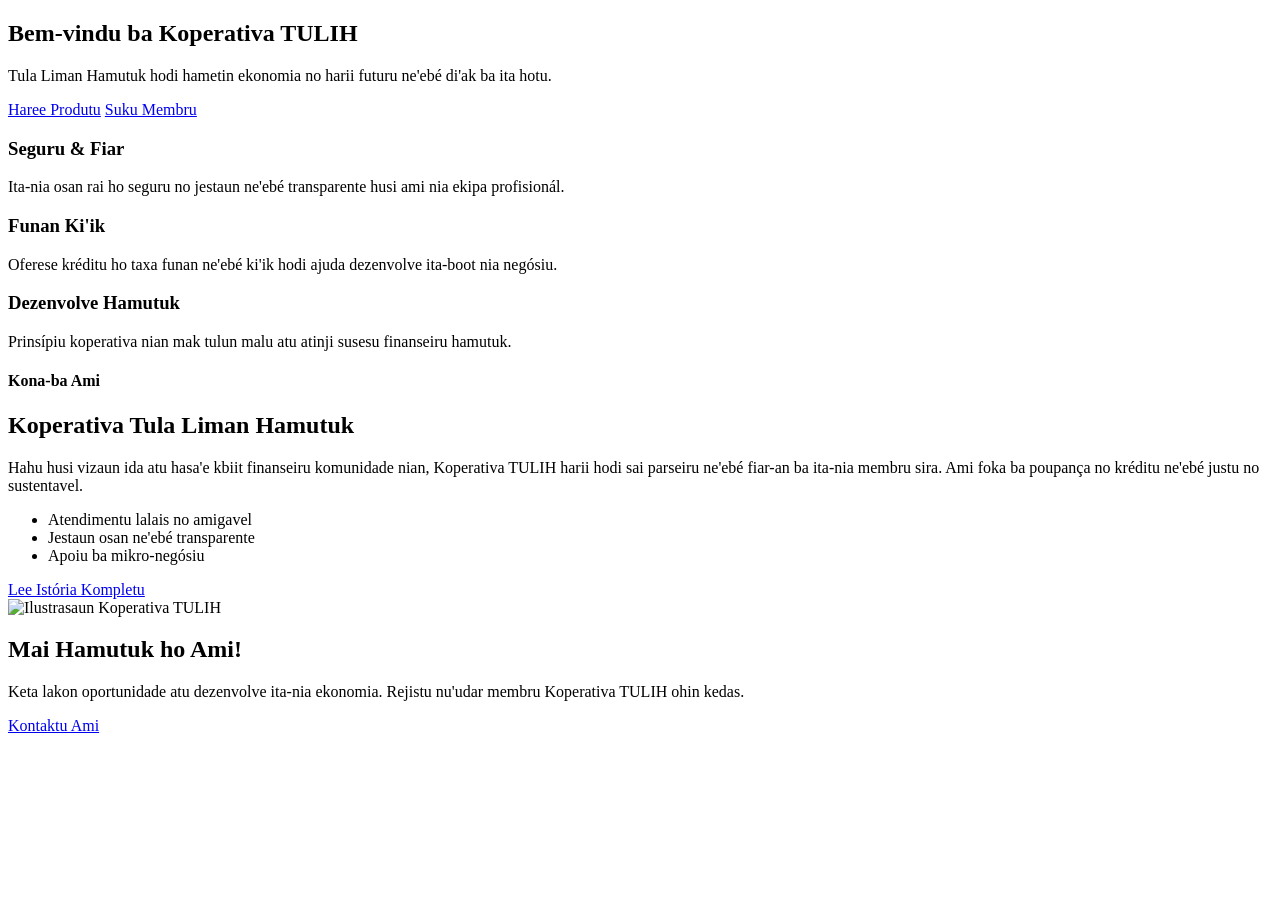
==== index.html @ 78cb3bf4 "upload file html" ====
<!DOCTYPE html>
<html lang="tet">
<head>
    <meta charset="UTF-8" />
    <meta name="viewport" content="width=device-width, initial-scale=1.0" />
    <title>Uma - Koperativa TULIH</title>

    <link rel="stylesheet" href="assets/fontawesome/css/all.min.css" />
    <link rel="stylesheet" href="assets/css/style.css" />
    <link rel="stylesheet" href="assets/css/index.css" />
   
</head>
<body>

    <!-- TEMPAT UNTUK HEADER/NAVBAR -->
    <div id="header-placeholder"></div>

    <!-- ===== KONTEN UTAMA BERANDA ===== -->
    <main class="home-page">
        
        <!-- HERO SECTION (Spanduk Utama Beranda) -->
        <section class="home-hero">
            <!-- Overlay gelap agar teks mudah dibaca jika menggunakan gambar latar belakang -->
            <div class="hero-overlay"></div> 
            <div class="hero-content container">
                <h1>Bem-vindu ba Koperativa <span class="text-gold">TULIH</span></h1>
                <p>Tula Liman Hamutuk hodi hametin ekonomia no harii futuru ne'ebé di'ak ba ita hotu.</p>
                <div class="hero-buttons">
                    <a href="at3nd3ment0.html" class="btn-primary">Haree Produtu</a>
                    <a href="k0nt2kt0.html" class="btn-outline">Suku Membru</a>
                </div>
            </div>
        </section>

        <!-- FITUR / KEUNGGULAN (Why Choose Us) -->
        <section class="home-features container">
            <div class="feature-card">
                <i class="fas fa-shield-alt"></i>
                <h3>Seguru & Fiar</h3>
                <p>Ita-nia osan rai ho seguru no jestaun ne'ebé transparente husi ami nia ekipa profisionál.</p>
            </div>
            <div class="feature-card">
                <i class="fas fa-percent"></i>
                <h3>Funan Ki'ik</h3>
                <p>Oferese kréditu ho taxa funan ne'ebé ki'ik hodi ajuda dezenvolve ita-boot nia negósiu.</p>
            </div>
            <div class="feature-card">
                <i class="fas fa-hands-helping"></i>
                <h3>Dezenvolve Hamutuk</h3>
                <p>Prinsípiu koperativa nian mak tulun malu atu atinji susesu finanseiru hamutuk.</p>
            </div>
        </section>

        <!-- CUPLIKAN TENTANG KAMI (About Snippet) -->
        <section class="home-about">
            <div class="container about-snippet-grid">
                <div class="about-snippet-text">
                    <h4 class="sub-title">Kona-ba Ami</h4>
                    <h2>Koperativa Tula Liman Hamutuk</h2>
                    <p>Hahu husi vizaun ida atu hasa'e kbiit finanseiru komunidade nian, Koperativa TULIH harii hodi sai parseiru ne'ebé fiar-an ba ita-nia membru sira. Ami foka ba poupança no kréditu ne'ebé justu no sustentavel.</p>
                    <ul class="about-points">
                        <li><i class="fas fa-check"></i> Atendimentu lalais no amigavel</li>
                        <li><i class="fas fa-check"></i> Jestaun osan ne'ebé transparente</li>
                        <li><i class="fas fa-check"></i> Apoiu ba mikro-negósiu</li>
                    </ul>
                    <a href="ab0ut.html" class="btn-primary mt-2">Lee Istória Kompletu</a>
                </div>
                <div class="about-snippet-image">
                    <!-- Ganti src dengan gambar tim/kantor TULIH yang sebenarnya -->
                    <img src="assets/img/log0.webp" alt="Ilustrasaun Koperativa TULIH" />
                </div>
            </div>
        </section>

        <!-- CALL TO ACTION (CTA) BAWAH -->
        <section class="home-cta">
            <div class="container cta-box">
                <h2>Mai Hamutuk ho Ami!</h2>
                <p>Keta lakon oportunidade atu dezenvolve ita-nia ekonomia. Rejistu nu'udar membru Koperativa TULIH ohin kedas.</p>
                <a href="k0nt2kt0.html" class="btn-primary">Kontaktu Ami</a>
            </div>
        </section>

    </main>

    <!-- TEMPAT UNTUK FOOTER -->
    <div id="footer-placeholder"></div>

    <!-- ===== JAVASCRIPT UTAMA ===== -->
    <script src="assets/js/script.js"></script>

</body>
</html>
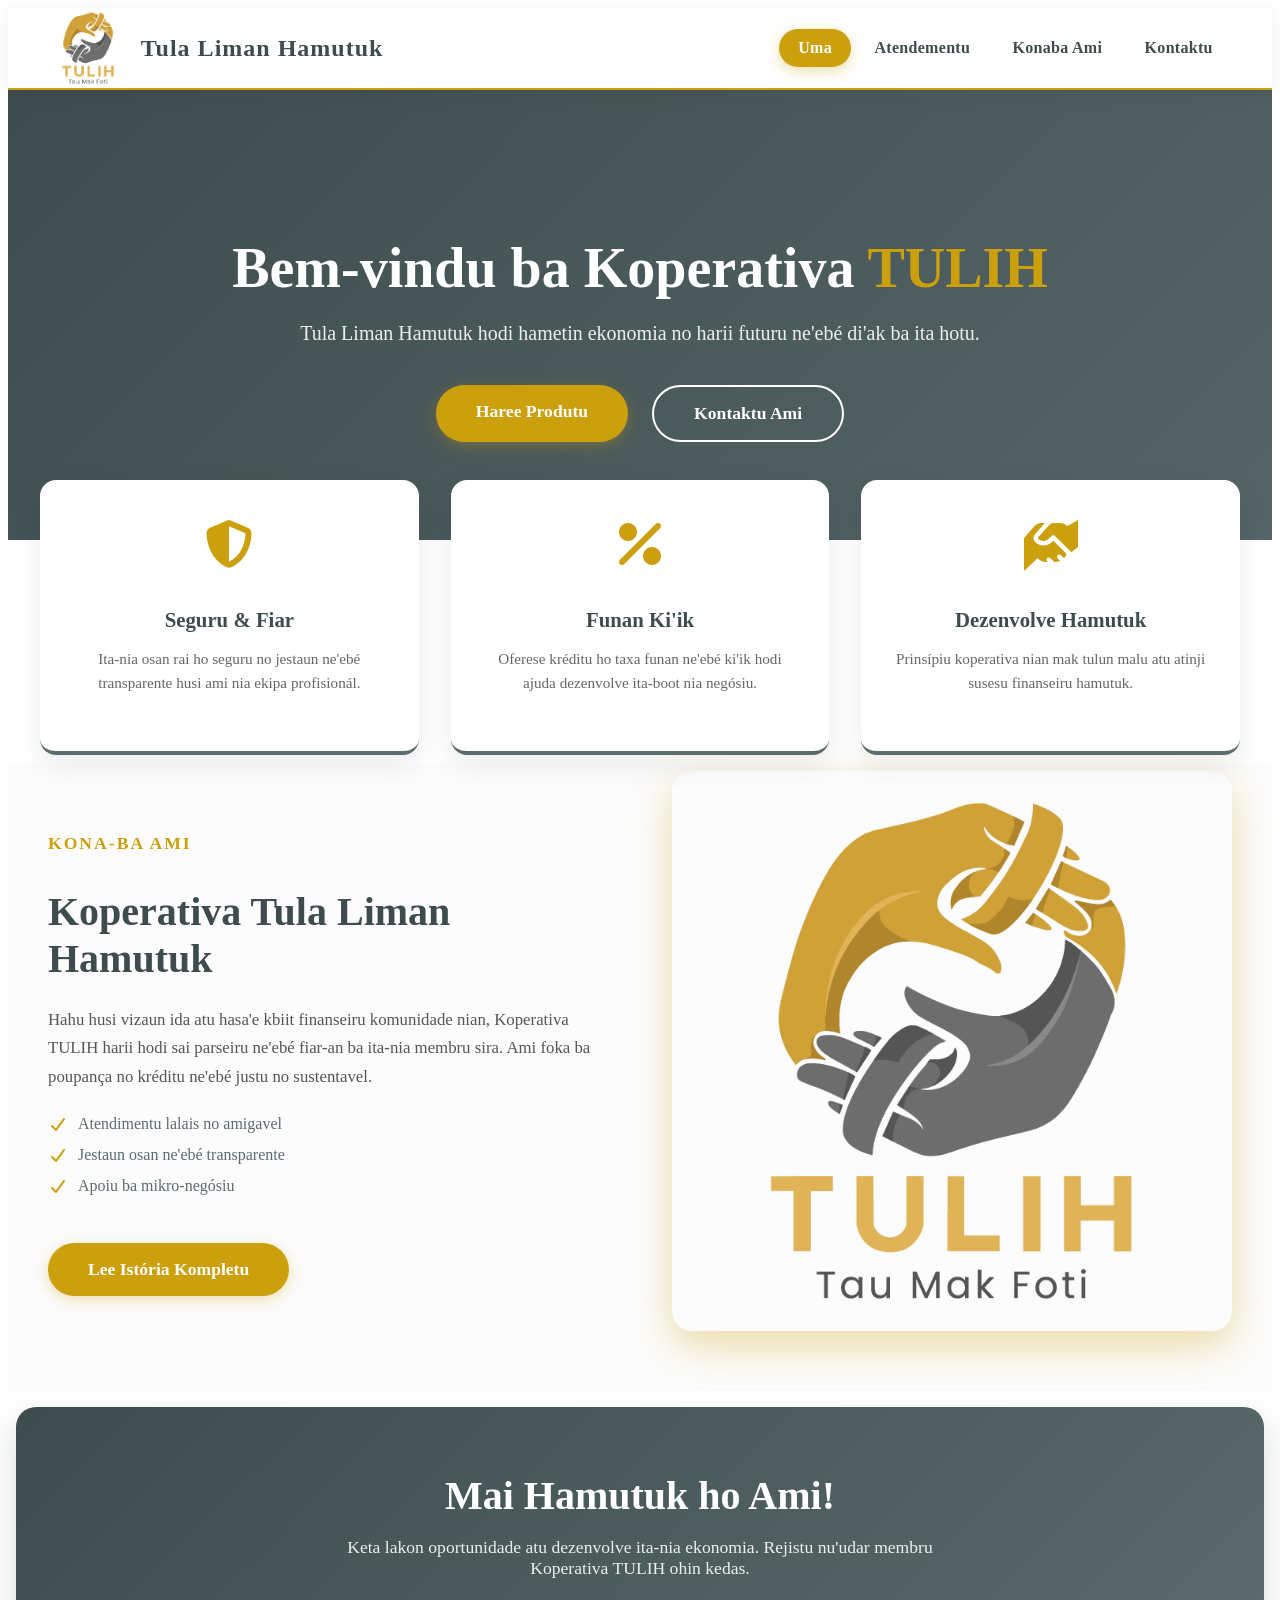
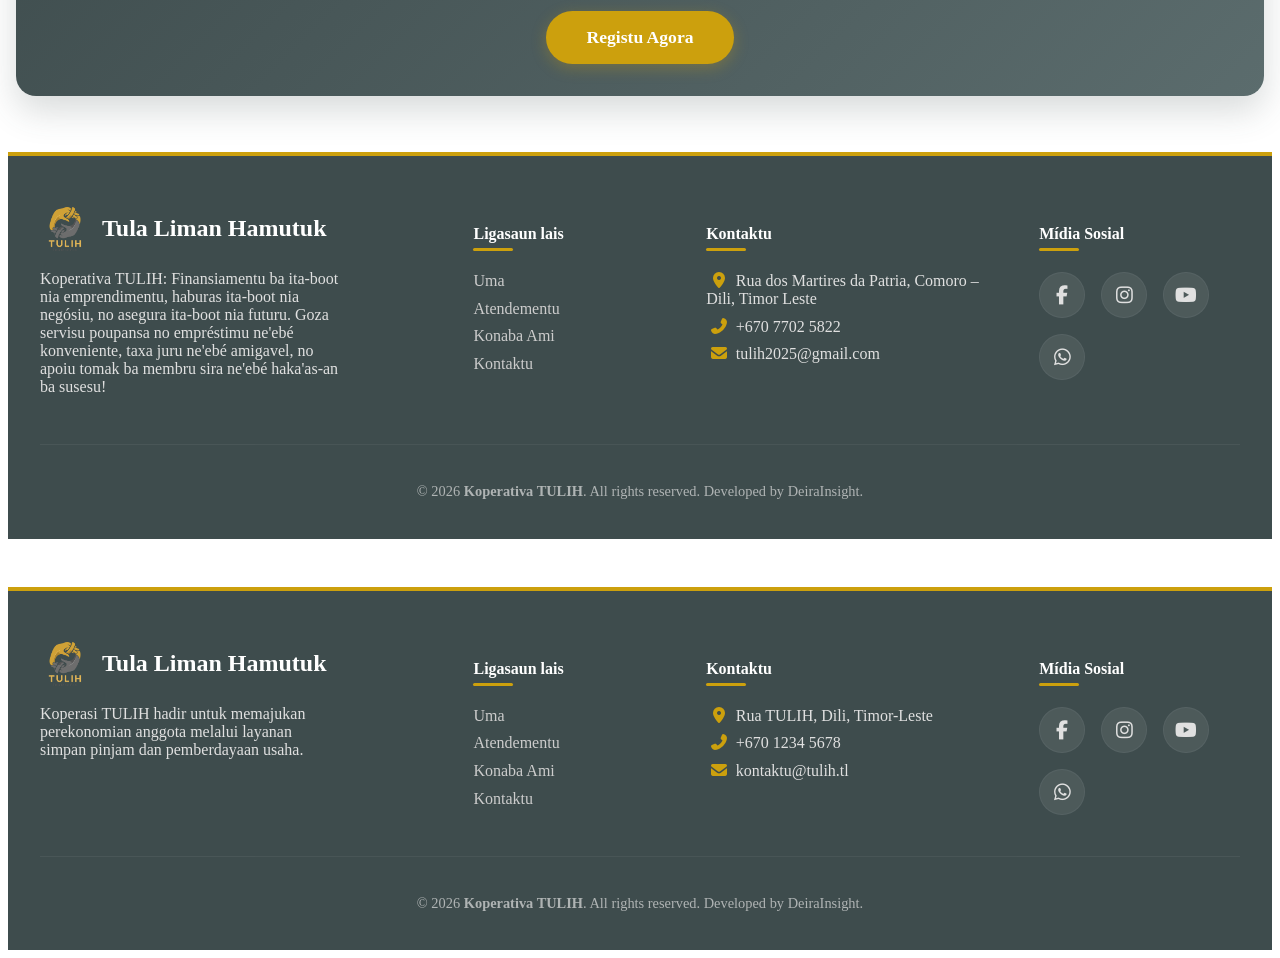
==== commit e417a6a3: "Update index.html" ====
--- a/index.html
+++ b/index.html
@@ -4,35 +4,29 @@
     <meta charset="UTF-8" />
     <meta name="viewport" content="width=device-width, initial-scale=1.0" />
     <title>Uma - Koperativa TULIH</title>
-
     <link rel="stylesheet" href="assets/fontawesome/css/all.min.css" />
     <link rel="stylesheet" href="assets/css/style.css" />
+    <link rel="stylesheet" href="assets/css/ab0ut.css" />
+    <link rel="stylesheet" href="assets/css/at3ndement0.css" />
     <link rel="stylesheet" href="assets/css/index.css" />
-   
+    <link rel="stylesheet" href="assets/css/k0nt2kt0.css" />
+    <link rel="stylesheet" href="assets/css/kr1t3r12.css" />
+    <link rel="stylesheet" href="assets/css/r3g18tras2un.css" />
 </head>
 <body>
-
-    <!-- TEMPAT UNTUK HEADER/NAVBAR -->
     <div id="header-placeholder"></div>
-
-    <!-- ===== KONTEN UTAMA BERANDA ===== -->
     <main class="home-page">
-        
-        <!-- HERO SECTION (Spanduk Utama Beranda) -->
         <section class="home-hero">
-            <!-- Overlay gelap agar teks mudah dibaca jika menggunakan gambar latar belakang -->
             <div class="hero-overlay"></div> 
             <div class="hero-content container">
                 <h1>Bem-vindu ba Koperativa <span class="text-gold">TULIH</span></h1>
                 <p>Tula Liman Hamutuk hodi hametin ekonomia no harii futuru ne'ebé di'ak ba ita hotu.</p>
                 <div class="hero-buttons">
                     <a href="at3nd3ment0.html" class="btn-primary">Haree Produtu</a>
-                    <a href="k0nt2kt0.html" class="btn-outline">Suku Membru</a>
+                    <a href="k0nt2kt0.html" class="btn-outline">Kontaktu Ami</a>
                 </div>
             </div>
         </section>
-
-        <!-- FITUR / KEUNGGULAN (Why Choose Us) -->
         <section class="home-features container">
             <div class="feature-card">
                 <i class="fas fa-shield-alt"></i>
@@ -50,8 +44,6 @@
                 <p>Prinsípiu koperativa nian mak tulun malu atu atinji susesu finanseiru hamutuk.</p>
             </div>
         </section>
-
-        <!-- CUPLIKAN TENTANG KAMI (About Snippet) -->
         <section class="home-about">
             <div class="container about-snippet-grid">
                 <div class="about-snippet-text">
@@ -71,23 +63,15 @@
                 </div>
             </div>
         </section>
-
-        <!-- CALL TO ACTION (CTA) BAWAH -->
         <section class="home-cta">
             <div class="container cta-box">
                 <h2>Mai Hamutuk ho Ami!</h2>
                 <p>Keta lakon oportunidade atu dezenvolve ita-nia ekonomia. Rejistu nu'udar membru Koperativa TULIH ohin kedas.</p>
-                <a href="k0nt2kt0.html" class="btn-primary">Kontaktu Ami</a>
+                <a href="r3g18tras2un.html" class="btn-primary">Registu Agora</a>
             </div>
         </section>
-
     </main>
-
-    <!-- TEMPAT UNTUK FOOTER -->
     <div id="footer-placeholder"></div>
-
-    <!-- ===== JAVASCRIPT UTAMA ===== -->
     <script src="assets/js/script.js"></script>
-
 </body>
-</html>+</html>
--- a/assets/css/style.css
+++ b/assets/css/style.css
@@ -0,0 +1,347 @@
+/* ========================================
+   STYLE GLOBAL (style.css)
+   ======================================== */
+
+/* ===== ROOT VARIABLES (WARNA PRIMARY TULIH) ===== */
+:root {
+    --brand-dark: #3E4C4D;      /* warna utama gelap */
+    --brand-teal: #5B6C6D;      /* warna sekunder */
+    --brand-gold: #CCA00D;      /* warna aksen emas */
+    --white: #FFFFFF;
+    
+    /* Turunan */
+    --primary-gradient: linear-gradient(135deg, var(--brand-dark), var(--brand-teal));
+    --gold-gradient: linear-gradient(135deg, var(--brand-gold), #d4a814);
+    --shadow-gold: rgba(204, 160, 13, 0.35);
+}
+
+/* ----- Container Umum ----- */
+.container {
+    max-width: 1200px;
+    margin: 0 auto;
+    padding: 0 2rem 3rem;
+}
+
+/* ----- Hero Section (Global untuk Spanduk Halaman) ----- */
+.about-hero {
+    background: linear-gradient(135deg, var(--brand-dark), var(--brand-teal));
+    color: var(--white);
+    padding: 4rem 2rem;
+    text-align: center;
+    margin-bottom: 3rem;
+}
+
+.about-hero h1 {
+    font-size: 3rem;
+    font-weight: 800;
+    margin-bottom: 0.5rem;
+    letter-spacing: 1px;
+}
+
+.about-hero p {
+    font-size: 1.2rem;
+    opacity: 0.9;
+    max-width: 600px;
+    margin: 0 auto;
+}
+
+/* ===== HEADER ===== */
+#main-header {
+    display: flex;
+    align-items: center;
+    justify-content: space-between;
+    padding: 0 2.5rem;
+    height: 80px;
+    background: rgba(255, 255, 255, 0.92);
+    backdrop-filter: blur(8px);
+    -webkit-backdrop-filter: blur(8px);
+    border-bottom: 2px solid var(--brand-gold);
+    box-shadow: 0 2px 20px rgba(0, 0, 0, 0.06);
+    position: sticky;
+    top: 0;
+    z-index: 999;
+    transition: background 0.3s ease;
+}
+
+#main-header.scrolled {
+    background: var(--white);
+    box-shadow: 0 4px 20px rgba(0, 0, 0, 0.08);
+}
+
+.logo a {
+    display: flex;
+    align-items: center;
+    gap: 0.80rem;
+    text-decoration: none;
+    font-size: 1.5rem;
+    font-weight: 800;
+    letter-spacing: 1px;
+    color: var(--brand-dark);
+    transition: transform 0.3s ease;
+}
+
+.logo a:hover {
+    transform: scale(1.05);
+}
+
+.logo img {
+    height: 80px;
+    width: auto;
+    display: block;
+}
+
+#main-nav a {
+    display: inline-block;
+    padding: 0.6rem 1.2rem;
+    font-size: 1rem;
+    font-weight: 600;
+    color: var(--brand-dark);
+    text-decoration: none;
+    border-radius: 40px;
+    transition: all 0.25s ease;
+    position: relative;
+    letter-spacing: 0.3px;
+}
+
+#main-nav a:hover {
+    background: var(--brand-gold);
+    color: var(--white);
+    box-shadow: 0 8px 20px var(--shadow-gold);
+    transform: translateY(-2px);
+}
+
+#main-nav a.active {
+    background: var(--brand-gold);
+    color: var(--white) !important;
+    box-shadow: 0 4px 14px var(--shadow-gold);
+    transform: none;
+}
+
+#main-nav a::after {
+    content: '';
+    position: absolute;
+    bottom: 4px;
+    left: 50%;
+    width: 0;
+    height: 3px;
+    background: var(--brand-gold);
+    border-radius: 4px;
+    transition: all 0.3s ease;
+    transform: translateX(-50%);
+}
+
+#main-nav a:hover::after {
+    width: 60%;
+}
+
+.hamburger {
+    display: none;
+    flex-direction: column;
+    gap: 5px;
+    background: none;
+    border: none;
+    cursor: pointer;
+    padding: 6px;
+    border-radius: 8px;
+    transition: background 0.2s;
+}
+
+.hamburger:hover {
+    background: rgba(204, 160, 13, 0.15);
+}
+
+.hamburger span {
+    display: block;
+    width: 28px;
+    height: 3px;
+    background: var(--brand-dark);
+    border-radius: 4px;
+    transition: all 0.3s ease;
+    transform-origin: center;
+}
+
+/* ===== FOOTER ===== */
+#main-footer {
+    background: var(--brand-dark);
+    color: #e0e0e0;
+    padding: 3rem 2rem 1.5rem;
+    margin-top: 3rem;
+    border-top: 4px solid var(--brand-gold);
+}
+
+.footer-container {
+    max-width: 1200px;
+    margin: 0 auto;
+    display: grid !important;
+    grid-template-columns: 2fr 1fr 1.5fr 1fr !important;
+    gap: 2rem !important;
+}
+
+.footer-col {
+    min-width: 0;
+}
+
+.footer-about p {
+    max-width: 300px;
+}
+
+.footer-col h4 {
+    color: var(--white);
+}
+
+.footer-col h4::after {
+    content: '';
+    display: block;
+    width: 40px;
+    height: 3px;
+    background: var(--brand-gold);
+    margin-top: 0.3rem;
+    border-radius: 4px;
+}
+
+.footer-col ul {
+    list-style: none;
+    padding: 0;
+}
+
+.footer-col ul li {
+    margin-bottom: 0.6rem;
+}
+
+.footer-col ul li a:hover {
+    color: var(--brand-gold);
+}
+
+.footer-logo {
+    display: flex;
+    align-items: center;
+    gap: 0.75rem;
+    margin-bottom: 1rem;
+}
+
+.footer-logo span {
+    color: var(--white);
+    font-size: 1.5rem;
+    font-weight: 800;
+}
+
+.footer-logo img {
+    height: 50px;
+    width: auto;
+}
+
+.footer-contact ul li i {
+    width: 1.6rem;
+    color: var(--brand-gold);
+    font-size: 1rem;
+}
+
+.social-icons {
+    display: flex;
+    gap: 1rem;
+    flex-wrap: wrap;
+}
+
+.social-icons a {
+    display: inline-flex;
+    align-items: center;
+    justify-content: center;
+    width: 44px;
+    height: 44px;
+    background: rgba(255, 255, 255, 0.08);
+    border-radius: 50%;
+    color: #e0e0e0 !important;
+    font-size: 1.2rem;
+    transition: all 0.3s ease;
+    text-decoration: none;
+    border: 1px solid rgba(255, 255, 255, 0.05);
+}
+
+.social-icons a:hover {
+    background: var(--brand-gold);
+    color: var(--white) !important;
+    transform: translateY(-4px);
+    box-shadow: 0 8px 20px var(--shadow-gold);
+    border-color: var(--brand-gold);
+}
+
+.footer-links ul li a {
+    color: #cccccc !important;
+    text-decoration: none;
+    transition: color 0.2s;
+}
+
+.footer-links ul li a:hover {
+    color: var(--brand-gold) !important;
+}
+
+.footer-bottom {
+    max-width: 1200px;
+    margin: 2rem auto 0;
+    padding-top: 1.5rem;
+    border-top: 1px solid rgba(255, 255, 255, 0.08);
+    text-align: center;
+    font-size: 0.9rem;
+    opacity: 0.7;
+}
+
+
+/* ===== RESPONSIVE FOOTER ===== */
+@media (max-width: 900px) {
+    .footer-container {
+        grid-template-columns: 1fr 1fr !important;
+        gap: 2rem 3rem !important;
+    }
+    .footer-about {
+        grid-column: 1 / -1 !important;
+    }
+    .footer-about p {
+        max-width: 100%;
+    }
+}
+
+@media (max-width: 600px) {
+    .footer-container {
+        grid-template-columns: 1fr !important;
+        gap: 1.5rem !important;
+    }
+    .footer-about {
+        grid-column: auto !important;
+    }
+    .footer-logo span {
+        font-size: 1.6rem;
+    }
+    .footer-logo img {
+        height: 40px;
+    }
+    #main-footer {
+        padding: 2rem 1rem 1.5rem;
+    }
+}
+/* ===== CTA BOX BAWAH ===== */
+.home-cta {
+    padding: 4rem 0;
+}
+
+.cta-box {
+    background: var(--primary-gradient);
+    border-radius: 20px;
+    padding: 4rem 2rem;
+    text-align: center;
+    color: var(--white);
+    box-shadow: 0 15px 35px rgba(62, 76, 77, 0.2);
+}
+
+.cta-box h2 {
+    font-size: 2.5rem;
+    margin-bottom: 1rem;
+}
+
+.cta-box p {
+    font-size: 1.1rem;
+    margin-bottom: 2rem;
+    opacity: 0.9;
+    max-width: 600px;
+    margin-left: auto;
+    margin-right: auto;
+}
--- a/assets/css/ab0ut.css
+++ b/assets/css/ab0ut.css
@@ -0,0 +1,344 @@
+/* ========================================
+   STYLE KHUSUS HALAMAN ABOUT (style_about.css)
+   ======================================== */
+
+/* ----- Grid Cerita (Istória) ----- */
+.about-grid {
+    display: grid;
+    grid-template-columns: 1fr 1fr;
+    gap: 3rem;
+    align-items: center;
+}
+
+.about-text h2 {
+    font-size: 2.2rem;
+    color: var(--brand-dark);
+    margin-bottom: 1rem;
+}
+
+.about-text p {
+    font-size: 1.05rem;
+    line-height: 1.7;
+    color: #333;
+    margin-bottom: 1rem;
+}
+
+.about-image img {
+    width: 100%;
+    border-radius: 16px;
+    box-shadow: 0 12px 30px rgba(0, 0, 0, 0.15);
+    transition: transform 0.3s;
+}
+
+.about-image img:hover {
+    transform: scale(1.02);
+}
+
+/* ----- Mission, Vision, Values ----- */
+.mv-grid {
+    display: grid;
+    grid-template-columns: repeat(3, 1fr);
+    gap: 2rem;
+    margin-top: 2rem;
+}
+
+.mv-card {
+    background: #f8f9fc;
+    padding: 2rem 1.5rem;
+    border-radius: 16px;
+    text-align: center;
+    transition: all 0.3s;
+    border-bottom: 4px solid transparent;
+}
+
+.mv-card:hover {
+    transform: translateY(-8px);
+    box-shadow: 0 12px 28px rgba(0, 0, 0, 0.08);
+    border-bottom-color: var(--brand-gold);
+}
+
+.mv-card i {
+    font-size: 2.8rem;
+    color: var(--brand-gold);
+    margin-bottom: 1rem;
+}
+
+.mv-card h3 {
+    font-size: 1.4rem;
+    color: var(--brand-dark);
+    margin-bottom: 0.6rem;
+}
+
+.mv-card p {
+    color: #555;
+    line-height: 1.6;
+}
+
+/* ----- Team Section ----- */
+.about-team {
+    text-align: center;
+    margin-top: 2rem;
+}
+
+.about-team h2 {
+    font-size: 2.2rem;
+    color: var(--brand-dark);
+}
+
+.team-sub {
+    color: #666;
+    font-size: 1.1rem;
+    margin-bottom: 2rem;
+}
+
+/* ===== STRUKTUR ORGANISASI FINAL ===== */
+.org-chart {
+    display: flex;
+    flex-direction: column;
+    align-items: center;
+    padding: 2rem 0;
+    width: 100%;
+    max-width: 1100px;
+    margin: 0 auto;
+}
+
+.org-level {
+    display: flex;
+    justify-content: space-around;
+    align-items: flex-start;
+    width: 100%;
+    position: relative;
+}
+
+.org-node {
+    flex: 1;
+    display: flex;
+    flex-direction: column;
+    align-items: center;
+    position: relative;
+}
+
+.org-card {
+    background: var(--white);
+    border-radius: 20px;
+    padding: 1rem 1rem;
+    text-align: center;
+    box-shadow: 0 4px 16px rgba(0, 0, 0, 0.08);
+    transition: transform 0.3s ease, box-shadow 0.3s ease, border-bottom 0.3s ease;
+    border-bottom: 4px solid var(--brand-gold);
+    width: 100%;
+    max-width: 210px;
+    position: relative;
+    z-index: 2;
+}
+
+.org-card:hover {
+    transform: translateY(-5px);
+    box-shadow: 0 12px 28px var(--shadow-gold);
+}
+
+.org-card img {
+    width: 80px;
+    height: 80px;
+    border-radius: 50%;
+    object-fit: cover;
+    border: 3px solid var(--brand-gold);
+    margin-bottom: 0.5rem;
+}
+
+.org-card h4 {
+    font-size: 0.95rem;
+    color: var(--brand-dark);
+    margin-bottom: 0.2rem;
+    line-height: 1.2;
+}
+
+.org-card span {
+    display: block;
+    font-size: 0.8rem;
+    color: var(--brand-gold);
+    font-weight: 600;
+}
+
+.org-card small {
+    display: block;
+    font-size: 0.75rem;
+    color: var(--brand-teal);
+    margin-top: 0.1rem;
+}
+
+.org-card-committee {
+    border-bottom-color: var(--brand-gold);
+    text-align: left;
+    max-width: 260px;
+}
+
+.org-card-committee:hover {
+    box-shadow: 0 12px 28px var(--shadow-gold);
+}
+
+.committee-title {
+    font-size: 1rem; 
+    margin-bottom: 0.8rem; 
+    text-align: center;
+    color: var(--brand-dark);
+}
+
+.committee-list {
+    list-style: none; 
+    padding: 0; 
+    font-size: 0.85rem; 
+    color: #333;
+}
+
+.committee-list li {
+    padding: 0.3rem 0;
+    border-bottom: 1px solid #f0f0f0;
+}
+
+.committee-list li:last-child {
+    border-bottom: none;
+}
+
+.committee-list li small {
+    color: var(--brand-gold);
+    font-weight: 600;
+}
+
+/* ===== GARIS PENGHUBUNG ===== */
+.org-line-down {
+    width: 2px;
+    height: 30px;
+    background: var(--brand-gold);
+    margin: 0 auto;
+}
+
+.org-line-committee {
+    width: 2px;
+    height: 25px;
+    background: var(--brand-gold);
+    margin: 0 auto;
+}
+
+.org-level-two {
+    padding-top: 1rem;
+}
+
+.org-level-two::before {
+    content: '';
+    position: absolute;
+    top: 0;
+    left: 25%;
+    width: 50%;
+    height: 2px;
+    background: var(--brand-gold);
+    z-index: 1;
+}
+
+.org-level-two .org-node::before {
+    content: '';
+    position: absolute;
+    top: -16px;
+    left: 50%;
+    width: 2px;
+    height: 16px;
+    background: var(--brand-gold);
+    transform: translateX(-50%);
+    z-index: 1;
+}
+
+.org-branches {
+    display: flex;
+    justify-content: space-around;
+    width: 100%;
+    margin-top: 1.5rem;
+}
+
+.org-branch {
+    display: flex;
+    flex-direction: column;
+    align-items: center;
+    width: 100%;
+    position: relative;
+}
+
+.org-branch::before {
+    content: '';
+    position: absolute;
+    top: -24px;
+    left: 50%;
+    width: 2px;
+    height: 24px;
+    background: var(--brand-gold);
+    z-index: 1;
+}
+
+.org-sublevel {
+    padding-top: 1rem;
+}
+
+.org-sublevel::before {
+    content: '';
+    position: absolute;
+    top: 0;
+    left: 25%;
+    width: 50%;
+    height: 2px;
+    background: var(--brand-gold);
+    z-index: 1;
+}
+
+.org-sublevel .org-node::before {
+    content: '';
+    position: absolute;
+    top: -16px;
+    left: 50%;
+    width: 2px;
+    height: 16px;
+    background: var(--brand-gold);
+    transform: translateX(-50%);
+    z-index: 1;
+}
+
+/* ===== RESPONSIVE ORG CHART ===== */
+@media (max-width: 768px) {
+    .org-card {
+        max-width: 160px;
+        padding: 1rem 0.5rem;
+    }
+    .org-card img {
+        width: 60px;
+        height: 60px;
+    }
+    .org-card h4 {
+        font-size: 0.85rem;
+    }
+    .org-card-committee {
+        max-width: 200px;
+    }
+}
+
+@media (max-width: 580px) {
+    .org-level, .org-branches, .org-branch, .org-sublevel {
+        flex-direction: column;
+        align-items: center;
+        padding-top: 0;
+        gap: 1.5rem;
+    }
+    .org-card, .org-card-committee {
+        max-width: 250px;
+    }
+    .org-level-two::before,
+    .org-sublevel::before {
+        display: none;
+    }
+    .org-level-two .org-node::before,
+    .org-sublevel .org-node::before,
+    .org-branch::before {
+        height: 24px;
+        top: -24px;
+    }
+    .org-line-down, .org-line-committee {
+        height: 24px;
+    }
+}
--- a/assets/css/at3ndement0.css
+++ b/assets/css/at3ndement0.css
@@ -0,0 +1,441 @@
+/* ========================================
+   STYLE KHUSUS HALAMAN ATENDIMENTU
+   ======================================== */
+
+.services-page {
+    background-color: #fcfcfc; /* Memberi warna dasar yang sangat lembut agar kartu menonjol */
+}
+
+/* --- Judul Bagian --- */
+.section-title {
+    text-align: center;
+    margin-bottom: 3.5rem;
+}
+
+.section-title h2 {
+    color: var(--brand-dark);
+    font-size: 2.5rem;
+    margin-bottom: 0.5rem;
+}
+
+.section-title p {
+    color: var(--brand-teal);
+    font-size: 1.1rem;
+}
+
+/* --- Grid Layanan --- */
+.services-grid {
+    display: grid;
+    grid-template-columns: repeat(3, 1fr); /* Membagi 3 kolom sama besar */
+    gap: 2.5rem;
+    margin-bottom: 4rem;
+}
+
+/* --- Desain Kartu Layanan --- */
+.service-card {
+    background: var(--white);
+    border-radius: 16px;
+    padding: 2.5rem 2rem;
+    box-shadow: 0 4px 15px rgba(0, 0, 0, 0.05);
+    border-top: 5px solid var(--brand-gold);
+    transition: transform 0.3s ease, box-shadow 0.3s ease;
+    display: flex;
+    flex-direction: column;
+}
+
+.service-card:hover {
+    transform: translateY(-10px);
+    box-shadow: 0 15px 35px var(--shadow-gold);
+}
+
+/* Ikon di dalam kartu */
+.service-icon {
+    width: 75px;
+    height: 75px;
+    background: rgba(204, 160, 13, 0.1);
+    border-radius: 50%;
+    display: flex;
+    align-items: center;
+    justify-content: center;
+    margin-bottom: 1.5rem;
+    transition: background 0.3s ease;
+}
+
+.service-icon i {
+    font-size: 2.2rem;
+    color: var(--brand-gold);
+    transition: color 0.3s ease;
+}
+
+/* Animasi perubahan warna ikon saat kartu disentuh */
+.service-card:hover .service-icon {
+    background: var(--brand-gold);
+}
+
+.service-card:hover .service-icon i {
+    color: var(--white);
+}
+
+.service-card h3 {
+    font-size: 1.4rem;
+    color: var(--brand-dark);
+    margin-bottom: 1rem;
+}
+
+.service-card p {
+    color: #555;
+    line-height: 1.6;
+    margin-bottom: 1.5rem;
+    flex-grow: 1; /* Mendorong list ke bawah agar tinggi kartu selalu sejajar */
+}
+
+/* --- List Fitur di Dalam Kartu --- */
+.service-list {
+    list-style: none;
+    padding: 0;
+    margin: 0;
+    border-top: 1px solid #eee;
+    padding-top: 1.5rem;
+}
+
+.service-list li {
+    display: flex;
+    align-items: center;
+    gap: 0.8rem;
+    margin-bottom: 0.8rem;
+    color: var(--brand-teal);
+    font-size: 0.95rem;
+    font-weight: 500;
+}
+
+.service-list li i {
+    color: var(--brand-gold);
+}
+/* Styling khusus untuk link di dalam list layanan */
+.service-list li a {
+    color: inherit; /* Mengikuti warna teks di sekitarnya */
+    text-decoration: none; /* Menghilangkan garis bawah default */
+    transition: color 0.3s ease;
+}
+
+.service-list li a:hover {
+    color: var(--brand-gold); /* Berubah menjadi emas saat disentuh kursor */
+}
+
+/* --- RESPONSIVE UNTUK TABLET & HP --- */
+@media (max-width: 992px) {
+    .services-grid {
+        grid-template-columns: repeat(2, 1fr); /* Berubah jadi 2 kolom di tablet */
+    }
+}
+
+@media (max-width: 768px) {
+    .section-title h2 {
+        font-size: 2rem;
+    }
+    
+    .services-grid {
+        grid-template-columns: 1fr; /* Berubah jadi 1 kolom menyusun ke bawah di HP */
+    }
+
+}
+/* ===== TESTIMONI SECTION (SLIDER) ===== */
+.testimonial-section {
+    padding: 3rem 0 5rem;
+    background-color: #fcfcfc;
+}
+
+.testimonial-slider-container {
+    position: relative;
+    max-width: 850px; /* Ukuran maksimal slider di tengah layar */
+    margin: 0 auto;
+    overflow: hidden; /* Menyembunyikan kartu yang sedang bergeser ke luar */
+    padding: 1rem 0.5rem;
+}
+
+.testimonial-track {
+    display: flex;
+    transition: transform 0.8s ease-in-out; /* Animasi geser yang sangat halus */
+}
+
+.testimonial-card {
+    min-width: 100%; /* Setiap kartu akan memakan lebar 100% dari container */
+    box-sizing: border-box;
+    background: var(--white);
+    padding: 3rem;
+    border-radius: 16px;
+    box-shadow: 0 10px 30px rgba(0,0,0,0.06);
+    border-left: 6px solid var(--brand-gold);
+    display: flex;
+    flex-direction: column;
+    justify-content: space-between;
+}
+
+.quote-icon {
+    font-size: 3rem;
+    color: var(--brand-gold);
+    opacity: 0.2;
+    margin-bottom: 1rem;
+}
+
+.testi-content p {
+    font-size: 1.15rem;
+    font-style: italic;
+    color: #444;
+    line-height: 1.8;
+    margin-bottom: 2rem;
+}
+
+.testi-author {
+    display: flex;
+    align-items: center;
+    gap: 1.2rem;
+}
+
+.testi-author img {
+    width: 65px;
+    height: 65px;
+    border-radius: 50%;
+    object-fit: cover;
+    border: 3px solid var(--brand-teal);
+}
+
+.author-info h4 {
+    color: var(--brand-dark);
+    font-size: 1.15rem;
+    margin-bottom: 0.2rem;
+}
+
+.author-info span {
+    color: var(--brand-teal);
+    font-size: 0.9rem;
+    font-weight: 600;
+}
+
+/* Navigasi Titik Bawah (Dots) */
+.testi-dots {
+    display: flex;
+    justify-content: center;
+    gap: 0.8rem;
+    margin-top: 2rem;
+}
+
+.dot {
+    width: 12px;
+    height: 12px;
+    border-radius: 50%;
+    background: #d1d1d1;
+    cursor: pointer;
+    transition: background 0.3s ease, transform 0.3s ease;
+}
+
+.dot:hover {
+    transform: scale(1.2);
+}
+
+.dot.active {
+    background: var(--brand-gold);
+    transform: scale(1.2);
+}
+
+/* Responsive Testimoni */
+@media (max-width: 768px) {
+    .testimonial-card {
+        padding: 2rem 1.5rem;
+    }
+    .testi-content p {
+        font-size: 1rem;
+    }
+}
+/* ==========================================
+   KALKULATOR SIMULASI KREDITU
+   ========================================== */
+.koperasi-calc * { box-sizing: border-box; }
+
+.koperasi-calc {
+    max-width: 1900px;
+    margin: 4rem auto; /* Jarak atas bawah dari elemen lain */
+    padding: 2.5rem 2rem;
+    background: var(--white);
+    border: 1px solid #eaeaea;
+    border-radius: 16px;
+    box-shadow: 0 10px 30px rgba(0, 0, 0, 0.05);
+    border-top: 6px solid var(--brand-gold);
+}
+
+.kc-header h3 {
+    margin: 0 0 0.5rem 0;
+    font-size: 1.8rem;
+    color: var(--brand-dark);
+}
+
+.kc-header p {
+    margin: 0 0 2rem 0;
+    color: #666;
+    font-size: 1rem;
+    line-height: 1.6;
+}
+
+.kc-grid {
+    display: grid;
+    grid-template-columns: repeat(4, minmax(0, 1fr));
+    gap: 1.5rem;
+    align-items: end;
+    margin-bottom: 2rem;
+}
+
+.koperasi-calc label {
+    display: block;
+    margin-bottom: 8px;
+    font-weight: 600;
+    color: var(--brand-dark);
+    font-size: 0.95rem;
+}
+
+.koperasi-calc input,
+.koperasi-calc select {
+    width: 100%;
+    padding: 12px 14px;
+    border: 1px solid #ddd;
+    border-radius: 8px;
+    font-size: 1rem;
+    color: #333;
+    transition: border-color 0.3s, box-shadow 0.3s;
+}
+
+.koperasi-calc input:focus,
+.koperasi-calc select:focus {
+    outline: none;
+    border-color: var(--brand-gold);
+    box-shadow: 0 0 0 3px rgba(204, 160, 13, 0.15);
+}
+
+.koperasi-calc input:disabled {
+    background-color: #f5f5f5;
+    cursor: not-allowed;
+}
+
+.kc-actions {
+    display: flex;
+    justify-content: center;
+}
+
+/* Menggunakan gaya tombol utama TULIH */
+.kc-btn {
+    padding: 12px 30px;
+    border-radius: 50px;
+    border: none;
+    background: var(--brand-gold);
+    color: var(--white);
+    cursor: pointer;
+    font-weight: bold;
+    font-size: 1.1rem;
+    transition: transform 0.3s, background 0.3s;
+    box-shadow: 0 4px 15px rgba(204, 160, 13, 0.3);
+}
+
+.kc-btn:hover {
+    background: #e6b810;
+    transform: translateY(-3px);
+}
+
+/* Output Kalkulator */
+.kc-msg { margin-top: 1rem; text-align: center; }
+.kc-out { margin-top: 2rem; }
+
+.kc-table-wrap {
+    overflow-x: auto;
+    border: 1px solid #eaeaea;
+    border-radius: 12px;
+    box-shadow: 0 4px 12px rgba(0,0,0,0.02);
+}
+
+.kc-table {
+    width: 100%;
+    border-collapse: collapse;
+    min-width: 700px;
+}
+
+.kc-table th,
+.kc-table td {
+    border-bottom: 1px solid #eaeaea;
+    padding: 12px 15px;
+    color: #444;
+}
+
+.kc-table th {
+    background: var(--brand-teal);
+    color: var(--white);
+    font-weight: 600;
+}
+
+.kc-table .subhead th {
+    background: #e9ecec;
+    color: var(--brand-dark);
+    padding: 8px 15px;
+    font-size: 0.9rem;
+}
+
+.kc-right { text-align: center; }
+.kc-center { text-align: center; }
+
+.kc-summary {
+    margin-top: 1.5rem;
+    padding: 1.5rem;
+    background: #f8f9fc;
+    border-left: 4px solid var(--brand-gold);
+    border-radius: 8px;
+    line-height: 1.8;
+    color: #444;
+
+}
+
+/* Responsive Kalkulator */
+@media (max-width: 900px){
+    .kc-grid { grid-template-columns: repeat(2, minmax(0, 1fr)); }
+}
+@media (max-width: 520px){
+    .kc-grid { grid-template-columns: 1fr; gap: 1rem; }
+    .koperasi-calc { padding: 1.5rem 1rem; margin: 2rem auto; }
+}
+
+/* ==========================================
+   PERBAIKAN JARAK ANTAR SECTION
+   ========================================== */
+
+/* 1. Kurangi jarak bawah services grid */
+.services-grid {
+    margin-bottom: 0.5rem !important; /* sebelumnya 4rem */
+}
+
+/* 2. Kurangi jarak atas & bawah kalkulator */
+.koperasi-calc {
+    margin: 0.5rem  auto !important; /* sebelumnya 4rem auto */
+    padding: 2rem  1.5rem !important; /* sedikit kurangi padding dalam */
+}
+
+/* 3. Kurangi padding testimoni */
+.testimonial-section {
+    padding: 0.5rem  0 3rem !important; /* sebelumnya 3rem 0 5rem */
+}
+
+/* 4. Kurangi padding & margin CTA */
+.home-cta {
+    padding: 0.5rem  0.5rem  !important; /* sebelumnya 4rem 2rem */
+    margin-top: 0.5rem  !important; /* sebelumnya 2rem */
+}
+
+/* 5. (Opsional) Kurangi jarak antar kartu di grid */
+.services-grid {
+    gap: 0.5rem  !important; /* sebelumnya 2.5rem */
+}
+
+/* 6. Kurangi jarak section title ke konten */
+.section-title {
+    margin-bottom: 0.5rem  !important; /* sebelumnya 3.5rem */
+}
+
+/* 7. Kurangi padding hero jika terlalu besar */
+.about-hero {
+    padding: 0.5rem  1rem !important; /* sesuaikan dengan hero bawaan */
+}
--- a/assets/css/index.css
+++ b/assets/css/index.css
@@ -0,0 +1,268 @@
+/* ========================================
+   STYLE KHUSUS BERANDA (style_home.css)
+   ======================================== */
+
+/* ===== HERO SECTION ===== */
+.home-hero {
+    position: relative;
+    min-height: 50vh; /* Membuat spanduk memenuhi 85% tinggi layar */
+    display: flex;
+    align-items: center;
+    justify-content: center;
+    text-align: center;
+    /* Anda bisa mengganti URL di bawah dengan gambar kantor TULIH jika ada */
+    background: url('../img/hero-bg.jpg') center/cover no-repeat;
+    background-color: var(--brand-dark); /* Warna cadangan jika gambar gagal dimuat */
+    overflow: hidden;
+}
+
+.hero-overlay {
+    position: absolute;
+    top: 0;
+    left: 0;
+    width: 100%;
+    height: 100%;
+    /* Gradien overlay dari dark ke teal dengan transparansi agar gambar latar tetap terlihat */
+    background: linear-gradient(135deg, rgba(62, 76, 77, 0.9), rgba(91, 108, 109, 0.8));
+    z-index: 1;
+}
+
+.hero-content {
+    position: relative;
+    z-index: 2;
+    color: var(--white);
+    max-width: 900px;
+    padding: 2rem;
+}
+
+.hero-content h1 {
+    font-size: 3.5rem;
+    font-weight: 800;
+    margin-bottom: 1rem;
+    line-height: 1.2;
+}
+
+.text-gold {
+    color: var(--brand-gold);
+}
+
+.hero-content p {
+    font-size: 1.25rem;
+    margin-bottom: 2.5rem;
+    opacity: 0.9;
+}
+
+.hero-buttons {
+    display: flex;
+    gap: 1.5rem;
+    justify-content: center;
+    flex-wrap: wrap;
+}
+
+/* Tombol Beranda */
+.btn-primary, .btn-outline {
+    display: inline-block;
+    padding: 1rem 2.5rem;
+    border-radius: 50px;
+    font-size: 1.1rem;
+    font-weight: bold;
+    text-decoration: none;
+    transition: all 0.3s ease;
+}
+
+.btn-primary {
+    background: var(--brand-gold);
+    color: var(--white);
+    box-shadow: 0 4px 15px rgba(204, 160, 13, 0.3);
+}
+
+.btn-primary:hover {
+    background: #e6b810;
+    transform: translateY(-3px);
+    box-shadow: 0 8px 25px var(--shadow-gold);
+}
+
+.btn-outline {
+    background: transparent;
+    color: var(--white);
+    border: 2px solid var(--white);
+}
+
+.btn-outline:hover {
+    background: var(--white);
+    color: var(--brand-dark);
+    transform: translateY(-3px);
+}
+
+/* ===== KEUNGGULAN (FEATURES) ===== */
+.home-features {
+    display: grid;
+    grid-template-columns: repeat(3, 1fr);
+    gap: 2rem;
+    margin-top: -60px; /* Menarik kartu naik sedikit ke atas spanduk */
+    position: relative;
+    z-index: 3;
+    padding-bottom: 4rem;
+}
+
+.feature-card {
+    background: var(--white);
+    padding: 2.5rem 2rem;
+    border-radius: 16px;
+    text-align: center;
+    box-shadow: 0 10px 30px rgba(0, 0, 0, 0.08);
+    transition: transform 0.3s ease;
+    border-bottom: 4px solid var(--brand-teal);
+}
+
+.feature-card:hover {
+    transform: translateY(-10px);
+    border-bottom-color: var(--brand-gold);
+}
+
+.feature-card i {
+    font-size: 3rem;
+    color: var(--brand-gold);
+    margin-bottom: 1.2rem;
+}
+
+.feature-card h3 {
+    font-size: 1.3rem;
+    color: var(--brand-dark);
+    margin-bottom: 0.8rem;
+}
+
+.feature-card p {
+    color: #666;
+    line-height: 1.6;
+    font-size: 0.95rem;
+}
+
+/* ===== CUPLIKAN TENTANG KAMI ===== */
+.home-about {
+    background-color: #fcfcfc;
+    padding: 5rem 0;
+}
+
+.about-snippet-grid {
+    display: grid;
+    grid-template-columns: 1fr 1fr;
+    gap: 4rem;
+    align-items: center;
+}
+
+.sub-title {
+    color: var(--brand-gold);
+    font-size: 1.1rem;
+    text-transform: uppercase;
+    letter-spacing: 2px;
+    margin-bottom: 0.5rem;
+}
+
+.about-snippet-text h2 {
+    font-size: 2.5rem;
+    color: var(--brand-dark);
+    margin-bottom: 1.5rem;
+}
+
+.about-snippet-text p {
+    color: #555;
+    font-size: 1.05rem;
+    line-height: 1.7;
+    margin-bottom: 1.5rem;
+}
+
+.about-points {
+    list-style: none;
+    padding: 0;
+    margin-bottom: 2rem;
+}
+
+.about-points li {
+    margin-bottom: 0.8rem;
+    color: var(--brand-teal);
+    font-size: 1rem;
+    display: flex;
+    align-items: center;
+    gap: 10px;
+}
+
+.about-points li i {
+    color: var(--brand-gold);
+}
+
+.mt-2 {
+    margin-top: 1rem;
+}
+
+.about-snippet-image img {
+    width: 100%;
+    border-radius: 20px;
+    box-shadow: 0 15px 40px var(--shadow-gold);
+}
+
+
+
+/* ===== RESPONSIVE ===== */
+@media (max-width: 992px) {
+    .home-features {
+        grid-template-columns: repeat(2, 1fr);
+        margin-top: 0; /* Reset margin negatif di layar kecil */
+    }
+    
+    .about-snippet-grid {
+        grid-template-columns: 1fr;
+        gap: 3rem;
+    }
+    
+    .about-snippet-image {
+        grid-row: 1; /* Pindahkan gambar ke atas teks di layar kecil */
+    }
+}
+
+@media (max-width: 768px) {
+    .hero-content h1 {
+        font-size: 2.5rem;
+    }
+    
+    .home-features {
+        grid-template-columns: 1fr;
+    }
+    
+    .hero-buttons {
+        flex-direction: column;
+    }
+    
+    .btn-primary, .btn-outline {
+        width: 100%;
+    }
+}
+
+
+
+/* ==========================================
+   PERBAIKAN FINAL JARAK ANTAR SECTION
+   ========================================== */
+
+/* 1. Rapatkan jarak bawah fitur (Harus pakai padding, bukan margin) */
+.home-features {
+    padding-bottom: 0.5rem !important; /* Memangkas jarak kosong 4rem di bawah fitur */
+    margin-bottom: 0 !important;
+}
+
+/* 2. Rapatkan jarak atas & bawah section "Kona-ba Ami" */
+.home-about {
+    padding: 0.5rem 0.5rem !important; /* Memangkas jarak kosong 5rem menjadi 2.5rem */
+    margin: 0 auto !important;
+}
+
+/* 3. Rapatkan jarak Call to Action (CTA) di bagian paling bawah */
+.home-cta {
+    padding: 0.5rem 0 3rem !important; /* Merapatkan jarak luar CTA ke section atasnya */
+    margin-top: 0 !important;
+}
+
+/* (Opsional) Merapatkan bagian dalam kotak gradien CTA agar tidak terlalu gemuk */
+.cta-box {
+    padding: 2rem 1.5rem !important; 
+}
--- a/assets/css/k0nt2kt0.css
+++ b/assets/css/k0nt2kt0.css
@@ -0,0 +1,175 @@
+/* ========================================
+   STYLE KHUSUS HALAMAN KONTAK (style_contact.css)
+   ======================================== */
+
+.contact-section {
+    padding: 4rem 1.5rem;
+    max-width: 1100px;
+    margin: 0 auto;
+}
+
+.contact-header {
+    text-align: center;
+    margin-bottom: 3rem;
+}
+
+.contact-header h2 {
+    color: var(--brand-dark);
+    font-size: 2.2rem;
+    margin-bottom: 0.5rem;
+}
+
+.contact-header p {
+    color: var(--brand-teal);
+    font-size: 1.1rem;
+}
+
+/* Wrapper Layout (Grid 2 Kolom untuk Desktop) */
+.contact-wrapper {
+    display: grid;
+    grid-template-columns: 1fr 1fr;
+    gap: 3rem;
+    margin-bottom: 4rem;
+    align-items: stretch;
+}
+
+/* ===== KOLOM KIRI: INFO KONTAK ===== */
+.contact-info {
+    display: flex;
+    flex-direction: column;
+    gap: 1.5rem;
+    justify-content: center;
+}
+
+.info-item {
+    display: flex;
+    align-items: flex-start;
+    gap: 1.2rem;
+    background: var(--white);
+    padding: 1.5rem;
+    border-radius: 12px;
+    box-shadow: 0 4px 16px rgba(0, 0, 0, 0.05);
+    border-left: 4px solid var(--brand-gold);
+    transition: transform 0.3s ease, box-shadow 0.3s ease;
+}
+
+.info-item:hover {
+    transform: translateX(8px);
+    box-shadow: 0 8px 24px var(--shadow-gold);
+}
+
+.info-icon i {
+    font-size: 1.8rem;
+    color: var(--brand-gold);
+    margin-top: 0.2rem;
+}
+
+.info-text h4 {
+    color: var(--brand-dark);
+    margin-bottom: 0.4rem;
+    font-size: 1.1rem;
+}
+
+.info-text p {
+    color: var(--brand-teal);
+    font-size: 0.95rem;
+    line-height: 1.6;
+}
+
+/* ===== KOLOM KANAN: KARTU WHATSAPP ===== */
+.contact-wa-card {
+    background: var(--primary-gradient);
+    padding: 3rem 2.5rem;
+    border-radius: 16px;
+    text-align: center;
+    color: var(--white);
+    box-shadow: 0 10px 30px rgba(62, 76, 77, 0.25);
+    display: flex;
+    flex-direction: column;
+    justify-content: center;
+    align-items: center;
+}
+
+.wa-icon-large i {
+    font-size: 4rem;
+    color: #25D366;
+    margin-bottom: 1.5rem;
+    background: var(--white);
+    padding: 1rem 1.2rem;
+    border-radius: 50%;
+    box-shadow: 0 4px 15px rgba(0, 0, 0, 0.15);
+}
+
+.contact-wa-card h3 {
+    font-size: 1.5rem;
+    margin-bottom: 1rem;
+}
+
+.contact-wa-card p {
+    font-size: 1rem;
+    margin-bottom: 2.5rem;
+    line-height: 1.6;
+    opacity: 0.9;
+}
+
+/* Tombol WhatsApp */
+.btn-whatsapp {
+    display: inline-flex;
+    align-items: center;
+    gap: 0.6rem;
+    background-color: #25D366;
+    color: var(--white);
+    padding: 1rem 2rem;
+    border-radius: 50px;
+    font-weight: bold;
+    font-size: 1.1rem;
+    text-decoration: none;
+    transition: background 0.3s ease, transform 0.3s ease;
+    box-shadow: 0 6px 15px rgba(37, 211, 102, 0.4);
+}
+
+.btn-whatsapp:hover {
+    background-color: #1ebc5a;
+    transform: translateY(-4px);
+    color: var(--white);
+}
+
+.btn-whatsapp i {
+    font-size: 1.3rem;
+}
+
+/* ===== PETA LOKASI ===== */
+.contact-map {
+    width: 100%;
+    border-radius: 16px;
+    overflow: hidden;
+    box-shadow: 0 8px 25px rgba(0, 0, 0, 0.08);
+    line-height: 0;
+}
+
+/* ===== RESPONSIVE KONTAK ===== */
+@media (max-width: 850px) {
+    .contact-wrapper {
+        grid-template-columns: 1fr;
+        gap: 2rem;
+    }
+    
+    .contact-wa-card {
+        padding: 2.5rem 1.5rem;
+    }
+}
+
+@media (max-width: 480px) {
+    .contact-header h2 {
+        font-size: 1.8rem;
+    }
+    
+    .info-item {
+        padding: 1.2rem;
+    }
+    
+    .btn-whatsapp {
+        width: 100%;
+        justify-content: center;
+    }
+}
--- a/assets/css/kr1t3r12.css
+++ b/assets/css/kr1t3r12.css
@@ -0,0 +1,227 @@
+/* ========================================
+   STYLE KHUSUS KRITERIA MEMBRU FOUN
+   ======================================== */
+
+.criteria-wrapper {
+    max-width: 900px;
+    margin: 4rem auto;
+    padding: 0 1.5rem;
+}
+
+/* --- Desain Kartu Utama --- */
+.criteria-card {
+    background: var(--white);
+    border-radius: 16px;
+    padding: 3rem;
+    box-shadow: 0 10px 30px rgba(0, 0, 0, 0.05);
+    border-top: 6px solid var(--brand-gold);
+    margin-bottom: 3rem;
+}
+
+.card-header {
+    margin-bottom: 2.5rem;
+    border-bottom: 2px dashed #eee;
+    padding-bottom: 1.5rem;
+}
+
+.card-header h2 {
+    color: var(--brand-dark);
+    font-size: 1.8rem;
+    display: flex;
+    align-items: center;
+    gap: 12px;
+}
+
+.card-header h2 i {
+    color: var(--brand-gold);
+    font-size: 2rem;
+}
+
+/* --- Desain List Angka Otomatis (1-6) --- */
+.criteria-list {
+    list-style: none;
+    padding: 0;
+    margin: 0;
+    counter-reset: criteria-counter; /* Memulai hitungan angka */
+}
+
+.criteria-list > li {
+    position: relative;
+    padding-left: 4.5rem;
+    margin-bottom: 2.5rem;
+}
+
+.criteria-list > li:last-child {
+    margin-bottom: 0;
+}
+
+/* Lingkaran Emas Angka */
+.criteria-list > li::before {
+    content: counter(criteria-counter);
+    counter-increment: criteria-counter;
+    position: absolute;
+    left: 0;
+    top: -2px;
+    background: var(--brand-gold);
+    color: var(--white);
+    width: 45px;
+    height: 45px;
+    border-radius: 50%;
+    display: flex;
+    align-items: center;
+    justify-content: center;
+    font-weight: 700;
+    font-size: 1.2rem;
+    box-shadow: 0 4px 10px rgba(204, 160, 13, 0.3);
+}
+
+.criteria-list h3 {
+    color: var(--brand-teal);
+    font-size: 1.3rem;
+    margin-bottom: 0.5rem;
+}
+
+.criteria-list p {
+    color: #555;
+    line-height: 1.7;
+    font-size: 1.05rem;
+}
+
+/* --- Sub-List (Dokumen) --- */
+.sub-list {
+    list-style: none;
+    padding: 0;
+    margin-top: 1rem;
+}
+
+.sub-list li {
+    background: #fcfcfc;
+    border: 1px solid #eee;
+    padding: 12px 15px;
+    margin-bottom: 8px;
+    border-radius: 8px;
+    display: flex;
+    align-items: flex-start;
+    gap: 12px;
+    color: #444;
+}
+
+.sub-list li i {
+    color: var(--brand-teal);
+    margin-top: 4px;
+}
+
+/* --- Desain Tabel Deposit --- */
+.table-responsive {
+    overflow-x: auto;
+    margin-top: 1.5rem;
+    border-radius: 12px;
+    border: 1px solid #eee;
+}
+
+.tulih-table {
+    width: 100%;
+    border-collapse: collapse;
+    min-width: 500px;
+}
+
+.tulih-table th {
+    background: var(--brand-dark);
+    color: var(--white);
+    padding: 14px 16px;
+    font-weight: 600;
+    letter-spacing: 0.5px;
+}
+
+.tulih-table td {
+    padding: 12px 16px;
+    border-bottom: 1px solid #eee;
+    color: #333;
+}
+
+.tulih-table tbody tr:hover {
+    background-color: #f9fbff;
+}
+
+.tulih-table .text-center { text-align: center; }
+.tulih-table .text-right { text-align: right; }
+.tulih-table .text-gold { color: var(--brand-gold); font-weight: bold; font-size: 1.1rem; }
+
+.total-row td {
+    background-color: var(--brand-teal);
+    color: var(--white);
+    font-weight: 700;
+    font-size: 1.1rem;
+    padding: 16px;
+}
+
+.total-row td.text-gold {
+    color: #ffd700; /* Warna kuning emas lebih terang agar kontras dengan latar teal */
+}
+
+/* --- Kritériu Adisionál Opsionál --- */
+.optional-card {
+    border-top-color: var(--brand-teal);
+    background: #f8fbff; /* Sedikit kebiruan/teal lembut */
+}
+
+.optional-list {
+    list-style: none;
+    padding: 0;
+}
+
+.optional-list li {
+    display: flex;
+    align-items: center;
+    gap: 15px;
+    margin-bottom: 1rem;
+    font-size: 1.1rem;
+    color: #444;
+    padding-bottom: 1rem;
+    border-bottom: 1px dashed #ddd;
+}
+
+.optional-list li:last-child {
+    border-bottom: none;
+    margin-bottom: 0;
+    padding-bottom: 0;
+}
+
+.optional-list li i {
+    color: var(--brand-gold);
+    background: var(--white);
+    width: 35px;
+    height: 35px;
+    display: flex;
+    align-items: center;
+    justify-content: center;
+    border-radius: 50%;
+    box-shadow: 0 3px 8px rgba(0,0,0,0.05);
+}
+.cta-btn {
+   /* background: var(--primary-gradient);
+    border-radius: 20px;
+    /*padding: 4rem 2rem;*/
+    text-align: center;
+    color: var(--white);
+   /* box-shadow: 0 15px 35px rgba(62, 76, 77, 0.2);*/
+}
+/* --- RESPONSIVE MOBILE --- */
+@media (max-width: 768px) {
+    .criteria-card {
+        padding: 2rem 1.5rem;
+    }
+    
+    .criteria-list > li {
+        padding-left: 0;
+    }
+    
+    .criteria-list > li::before {
+        position: relative;
+        margin-bottom: 1rem;
+    }
+    
+    .card-header h2 {
+        font-size: 1.5rem;
+    }
+}
--- a/assets/css/r3g18tras2un.css
+++ b/assets/css/r3g18tras2un.css
@@ -0,0 +1,441 @@
+/* ========================================
+   STYLE KHUSUS HALAMAN ATENDIMENTU
+   ======================================== */
+
+.services-page {
+    background-color: #fcfcfc; /* Memberi warna dasar yang sangat lembut agar kartu menonjol */
+}
+
+/* --- Judul Bagian --- */
+.section-title {
+    text-align: center;
+    margin-bottom: 3.5rem;
+}
+
+.section-title h2 {
+    color: var(--brand-dark);
+    font-size: 2.5rem;
+    margin-bottom: 0.5rem;
+}
+
+.section-title p {
+    color: var(--brand-teal);
+    font-size: 1.1rem;
+}
+
+/* --- Grid Layanan --- */
+.services-grid {
+    display: grid;
+    grid-template-columns: repeat(3, 1fr); /* Membagi 3 kolom sama besar */
+    gap: 2.5rem;
+    margin-bottom: 4rem;
+}
+
+/* --- Desain Kartu Layanan --- */
+.service-card {
+    background: var(--white);
+    border-radius: 16px;
+    padding: 2.5rem 2rem;
+    box-shadow: 0 4px 15px rgba(0, 0, 0, 0.05);
+    border-top: 5px solid var(--brand-gold);
+    transition: transform 0.3s ease, box-shadow 0.3s ease;
+    display: flex;
+    flex-direction: column;
+}
+
+.service-card:hover {
+    transform: translateY(-10px);
+    box-shadow: 0 15px 35px var(--shadow-gold);
+}
+
+/* Ikon di dalam kartu */
+.service-icon {
+    width: 75px;
+    height: 75px;
+    background: rgba(204, 160, 13, 0.1);
+    border-radius: 50%;
+    display: flex;
+    align-items: center;
+    justify-content: center;
+    margin-bottom: 1.5rem;
+    transition: background 0.3s ease;
+}
+
+.service-icon i {
+    font-size: 2.2rem;
+    color: var(--brand-gold);
+    transition: color 0.3s ease;
+}
+
+/* Animasi perubahan warna ikon saat kartu disentuh */
+.service-card:hover .service-icon {
+    background: var(--brand-gold);
+}
+
+.service-card:hover .service-icon i {
+    color: var(--white);
+}
+
+.service-card h3 {
+    font-size: 1.4rem;
+    color: var(--brand-dark);
+    margin-bottom: 1rem;
+}
+
+.service-card p {
+    color: #555;
+    line-height: 1.6;
+    margin-bottom: 1.5rem;
+    flex-grow: 1; /* Mendorong list ke bawah agar tinggi kartu selalu sejajar */
+}
+
+/* --- List Fitur di Dalam Kartu --- */
+.service-list {
+    list-style: none;
+    padding: 0;
+    margin: 0;
+    border-top: 1px solid #eee;
+    padding-top: 1.5rem;
+}
+
+.service-list li {
+    display: flex;
+    align-items: center;
+    gap: 0.8rem;
+    margin-bottom: 0.8rem;
+    color: var(--brand-teal);
+    font-size: 0.95rem;
+    font-weight: 500;
+}
+
+.service-list li i {
+    color: var(--brand-gold);
+}
+/* Styling khusus untuk link di dalam list layanan */
+.service-list li a {
+    color: inherit; /* Mengikuti warna teks di sekitarnya */
+    text-decoration: none; /* Menghilangkan garis bawah default */
+    transition: color 0.3s ease;
+}
+
+.service-list li a:hover {
+    color: var(--brand-gold); /* Berubah menjadi emas saat disentuh kursor */
+}
+
+/* --- RESPONSIVE UNTUK TABLET & HP --- */
+@media (max-width: 992px) {
+    .services-grid {
+        grid-template-columns: repeat(2, 1fr); /* Berubah jadi 2 kolom di tablet */
+    }
+}
+
+@media (max-width: 768px) {
+    .section-title h2 {
+        font-size: 2rem;
+    }
+    
+    .services-grid {
+        grid-template-columns: 1fr; /* Berubah jadi 1 kolom menyusun ke bawah di HP */
+    }
+
+}
+/* ===== TESTIMONI SECTION (SLIDER) ===== */
+.testimonial-section {
+    padding: 3rem 0 5rem;
+    background-color: #fcfcfc;
+}
+
+.testimonial-slider-container {
+    position: relative;
+    max-width: 850px; /* Ukuran maksimal slider di tengah layar */
+    margin: 0 auto;
+    overflow: hidden; /* Menyembunyikan kartu yang sedang bergeser ke luar */
+    padding: 1rem 0.5rem;
+}
+
+.testimonial-track {
+    display: flex;
+    transition: transform 0.8s ease-in-out; /* Animasi geser yang sangat halus */
+}
+
+.testimonial-card {
+    min-width: 100%; /* Setiap kartu akan memakan lebar 100% dari container */
+    box-sizing: border-box;
+    background: var(--white);
+    padding: 3rem;
+    border-radius: 16px;
+    box-shadow: 0 10px 30px rgba(0,0,0,0.06);
+    border-left: 6px solid var(--brand-gold);
+    display: flex;
+    flex-direction: column;
+    justify-content: space-between;
+}
+
+.quote-icon {
+    font-size: 3rem;
+    color: var(--brand-gold);
+    opacity: 0.2;
+    margin-bottom: 1rem;
+}
+
+.testi-content p {
+    font-size: 1.15rem;
+    font-style: italic;
+    color: #444;
+    line-height: 1.8;
+    margin-bottom: 2rem;
+}
+
+.testi-author {
+    display: flex;
+    align-items: center;
+    gap: 1.2rem;
+}
+
+.testi-author img {
+    width: 65px;
+    height: 65px;
+    border-radius: 50%;
+    object-fit: cover;
+    border: 3px solid var(--brand-teal);
+}
+
+.author-info h4 {
+    color: var(--brand-dark);
+    font-size: 1.15rem;
+    margin-bottom: 0.2rem;
+}
+
+.author-info span {
+    color: var(--brand-teal);
+    font-size: 0.9rem;
+    font-weight: 600;
+}
+
+/* Navigasi Titik Bawah (Dots) */
+.testi-dots {
+    display: flex;
+    justify-content: center;
+    gap: 0.8rem;
+    margin-top: 2rem;
+}
+
+.dot {
+    width: 12px;
+    height: 12px;
+    border-radius: 50%;
+    background: #d1d1d1;
+    cursor: pointer;
+    transition: background 0.3s ease, transform 0.3s ease;
+}
+
+.dot:hover {
+    transform: scale(1.2);
+}
+
+.dot.active {
+    background: var(--brand-gold);
+    transform: scale(1.2);
+}
+
+/* Responsive Testimoni */
+@media (max-width: 768px) {
+    .testimonial-card {
+        padding: 2rem 1.5rem;
+    }
+    .testi-content p {
+        font-size: 1rem;
+    }
+}
+/* ==========================================
+   KALKULATOR SIMULASI KREDITU
+   ========================================== */
+.koperasi-calc * { box-sizing: border-box; }
+
+.koperasi-calc {
+    max-width: 1900px;
+    margin: 4rem auto; /* Jarak atas bawah dari elemen lain */
+    padding: 2.5rem 2rem;
+    background: var(--white);
+    border: 1px solid #eaeaea;
+    border-radius: 16px;
+    box-shadow: 0 10px 30px rgba(0, 0, 0, 0.05);
+    border-top: 6px solid var(--brand-gold);
+}
+
+.kc-header h3 {
+    margin: 0 0 0.5rem 0;
+    font-size: 1.8rem;
+    color: var(--brand-dark);
+}
+
+.kc-header p {
+    margin: 0 0 2rem 0;
+    color: #666;
+    font-size: 1rem;
+    line-height: 1.6;
+}
+
+.kc-grid {
+    display: grid;
+    grid-template-columns: repeat(4, minmax(0, 1fr));
+    gap: 1.5rem;
+    align-items: end;
+    margin-bottom: 2rem;
+}
+
+.koperasi-calc label {
+    display: block;
+    margin-bottom: 8px;
+    font-weight: 600;
+    color: var(--brand-dark);
+    font-size: 0.95rem;
+}
+
+.koperasi-calc input,
+.koperasi-calc select {
+    width: 100%;
+    padding: 12px 14px;
+    border: 1px solid #ddd;
+    border-radius: 8px;
+    font-size: 1rem;
+    color: #333;
+    transition: border-color 0.3s, box-shadow 0.3s;
+}
+
+.koperasi-calc input:focus,
+.koperasi-calc select:focus {
+    outline: none;
+    border-color: var(--brand-gold);
+    box-shadow: 0 0 0 3px rgba(204, 160, 13, 0.15);
+}
+
+.koperasi-calc input:disabled {
+    background-color: #f5f5f5;
+    cursor: not-allowed;
+}
+
+.kc-actions {
+    display: flex;
+    justify-content: center;
+}
+
+/* Menggunakan gaya tombol utama TULIH */
+.kc-btn {
+    padding: 12px 30px;
+    border-radius: 50px;
+    border: none;
+    background: var(--brand-gold);
+    color: var(--white);
+    cursor: pointer;
+    font-weight: bold;
+    font-size: 1.1rem;
+    transition: transform 0.3s, background 0.3s;
+    box-shadow: 0 4px 15px rgba(204, 160, 13, 0.3);
+}
+
+.kc-btn:hover {
+    background: #e6b810;
+    transform: translateY(-3px);
+}
+
+/* Output Kalkulator */
+.kc-msg { margin-top: 1rem; text-align: center; }
+.kc-out { margin-top: 2rem; }
+
+.kc-table-wrap {
+    overflow-x: auto;
+    border: 1px solid #eaeaea;
+    border-radius: 12px;
+    box-shadow: 0 4px 12px rgba(0,0,0,0.02);
+}
+
+.kc-table {
+    width: 100%;
+    border-collapse: collapse;
+    min-width: 700px;
+}
+
+.kc-table th,
+.kc-table td {
+    border-bottom: 1px solid #eaeaea;
+    padding: 12px 15px;
+    color: #444;
+}
+
+.kc-table th {
+    background: var(--brand-teal);
+    color: var(--white);
+    font-weight: 600;
+}
+
+.kc-table .subhead th {
+    background: #e9ecec;
+    color: var(--brand-dark);
+    padding: 8px 15px;
+    font-size: 0.9rem;
+}
+
+.kc-right { text-align: center; }
+.kc-center { text-align: center; }
+
+.kc-summary {
+    margin-top: 1.5rem;
+    padding: 1.5rem;
+    background: #f8f9fc;
+    border-left: 4px solid var(--brand-gold);
+    border-radius: 8px;
+    line-height: 1.8;
+    color: #444;
+
+}
+
+/* Responsive Kalkulator */
+@media (max-width: 900px){
+    .kc-grid { grid-template-columns: repeat(2, minmax(0, 1fr)); }
+}
+@media (max-width: 520px){
+    .kc-grid { grid-template-columns: 1fr; gap: 1rem; }
+    .koperasi-calc { padding: 1.5rem 1rem; margin: 2rem auto; }
+}
+
+/* ==========================================
+   PERBAIKAN JARAK ANTAR SECTION
+   ========================================== */
+
+/* 1. Kurangi jarak bawah services grid */
+.services-grid {
+    margin-bottom: 0.5rem !important; /* sebelumnya 4rem */
+}
+
+/* 2. Kurangi jarak atas & bawah kalkulator */
+.koperasi-calc {
+    margin: 0.5rem  auto !important; /* sebelumnya 4rem auto */
+    padding: 2rem  1.5rem !important; /* sedikit kurangi padding dalam */
+}
+
+/* 3. Kurangi padding testimoni */
+.testimonial-section {
+    padding: 0.5rem  0 3rem !important; /* sebelumnya 3rem 0 5rem */
+}
+
+/* 4. Kurangi padding & margin CTA */
+.home-cta {
+    padding: 0.5rem  0.5rem  !important; /* sebelumnya 4rem 2rem */
+    margin-top: 0.5rem  !important; /* sebelumnya 2rem */
+}
+
+/* 5. (Opsional) Kurangi jarak antar kartu di grid */
+.services-grid {
+    gap: 0.5rem  !important; /* sebelumnya 2.5rem */
+}
+
+/* 6. Kurangi jarak section title ke konten */
+.section-title {
+    margin-bottom: 0.5rem  !important; /* sebelumnya 3.5rem */
+}
+
+/* 7. Kurangi padding hero jika terlalu besar */
+.about-hero {
+    padding: 0.5rem  1rem !important; /* sesuaikan dengan hero bawaan */
+}
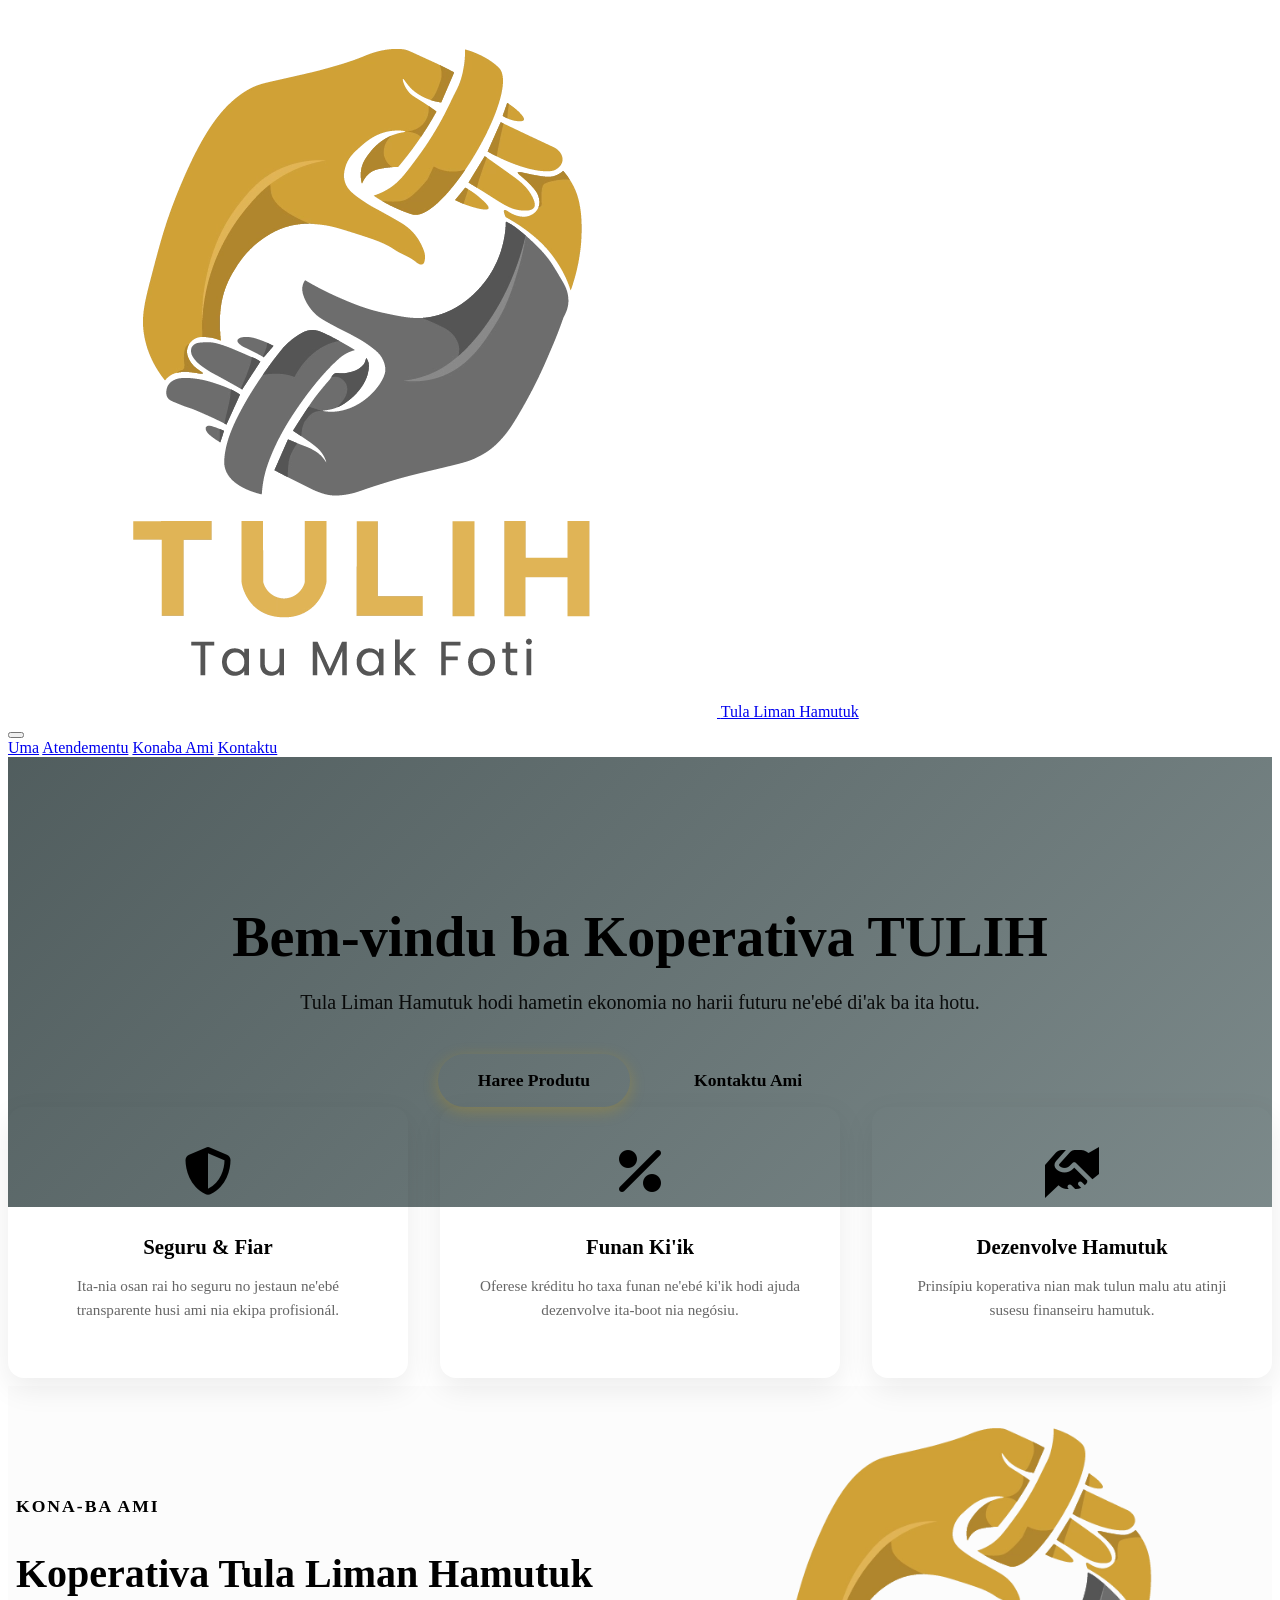
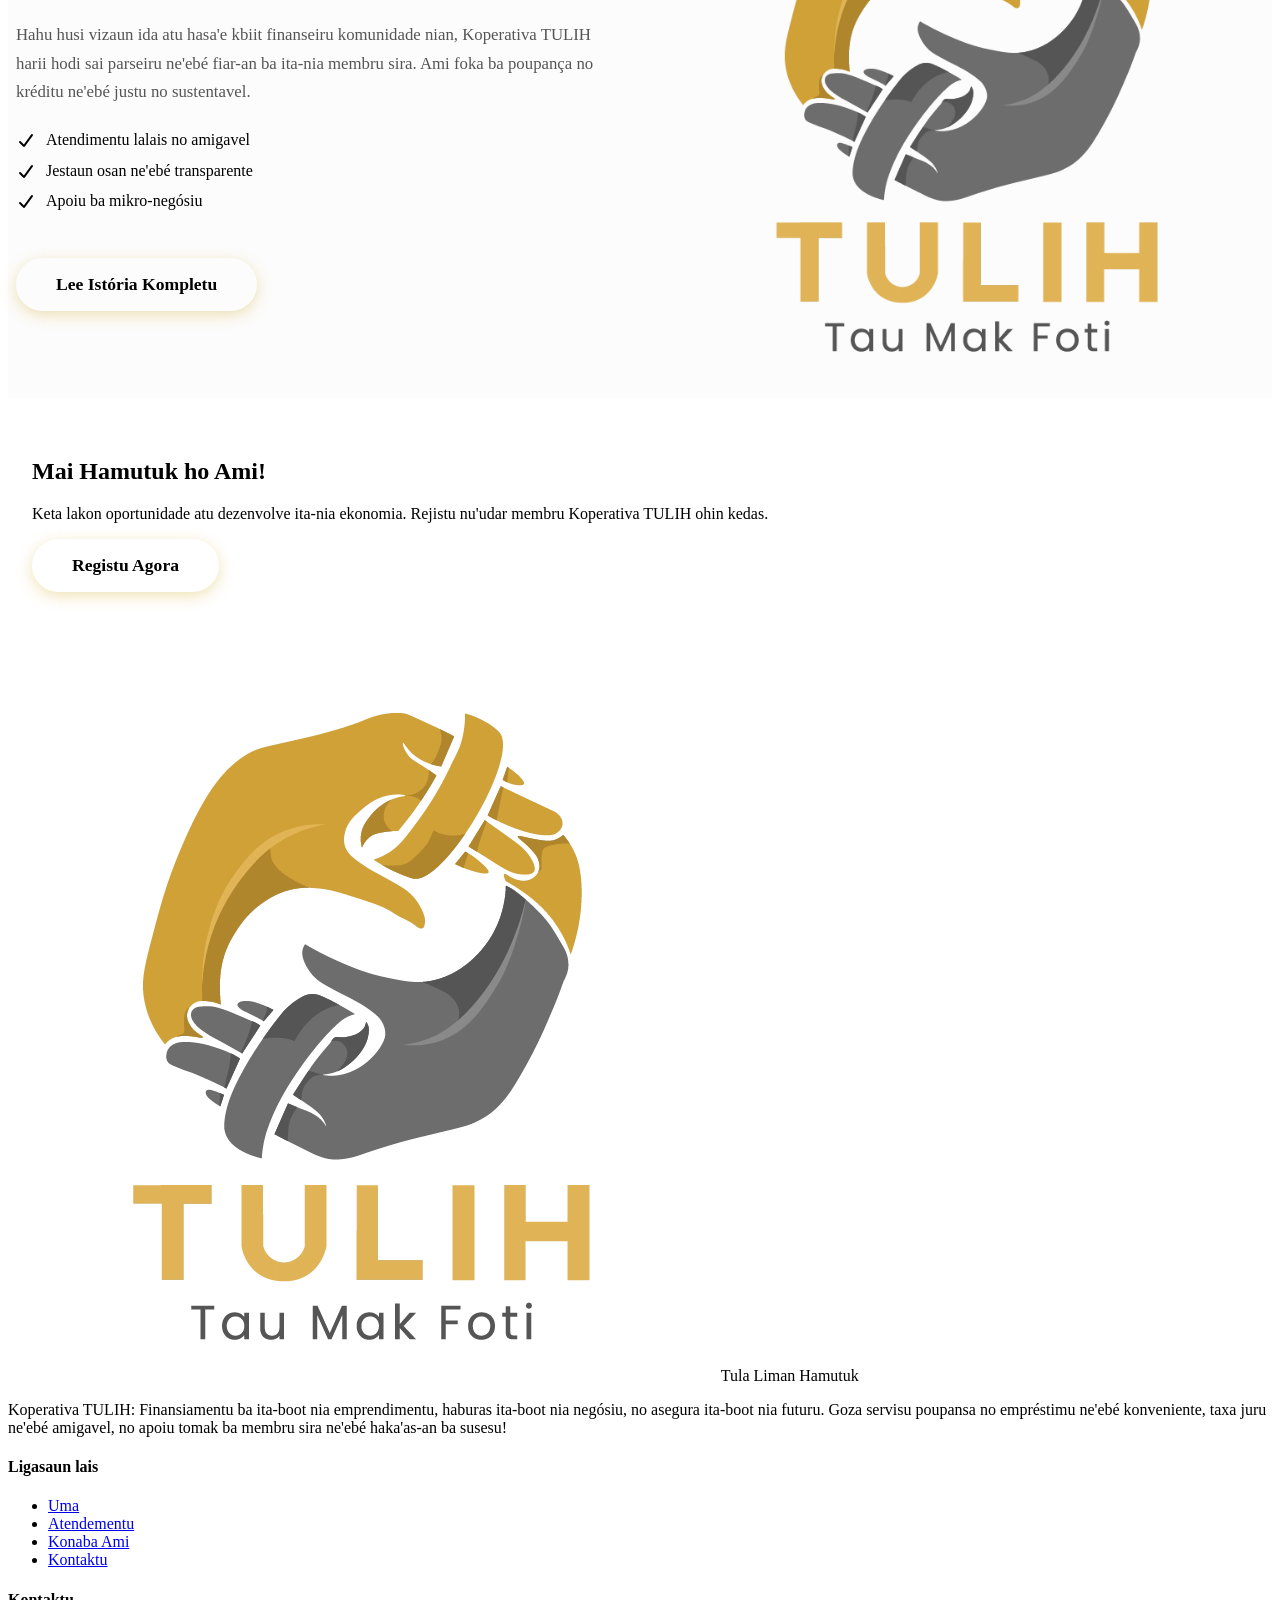
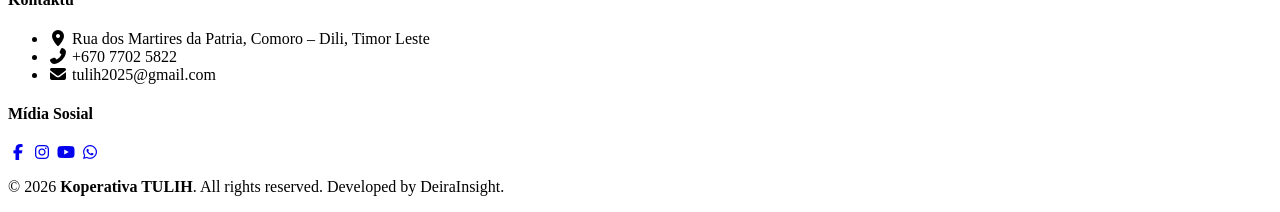
==== commit 0d4f2c8d: "Add files via upload" ====
--- a/index.html
+++ b/index.html
@@ -74,4 +74,4 @@
     <div id="footer-placeholder"></div>
     <script src="assets/js/script.js"></script>
 </body>
-</html>
+</html>
--- a/assets/css/style.css
+++ b/assets/css/style.css
@@ -1,347 +1,334 @@
-/* ========================================
-   STYLE GLOBAL (style.css)
-   ======================================== */
-
-/* ===== ROOT VARIABLES (WARNA PRIMARY TULIH) ===== */
-:root {
-    --brand-dark: #3E4C4D;      /* warna utama gelap */
-    --brand-teal: #5B6C6D;      /* warna sekunder */
-    --brand-gold: #CCA00D;      /* warna aksen emas */
-    --white: #FFFFFF;
-    
-    /* Turunan */
-    --primary-gradient: linear-gradient(135deg, var(--brand-dark), var(--brand-teal));
-    --gold-gradient: linear-gradient(135deg, var(--brand-gold), #d4a814);
-    --shadow-gold: rgba(204, 160, 13, 0.35);
-}
-
-/* ----- Container Umum ----- */
-.container {
-    max-width: 1200px;
-    margin: 0 auto;
-    padding: 0 2rem 3rem;
-}
-
-/* ----- Hero Section (Global untuk Spanduk Halaman) ----- */
-.about-hero {
-    background: linear-gradient(135deg, var(--brand-dark), var(--brand-teal));
-    color: var(--white);
-    padding: 4rem 2rem;
-    text-align: center;
-    margin-bottom: 3rem;
-}
-
-.about-hero h1 {
-    font-size: 3rem;
-    font-weight: 800;
-    margin-bottom: 0.5rem;
-    letter-spacing: 1px;
-}
-
-.about-hero p {
-    font-size: 1.2rem;
-    opacity: 0.9;
-    max-width: 600px;
-    margin: 0 auto;
-}
-
-/* ===== HEADER ===== */
-#main-header {
+.reg-container {
+    max-width: 800px;
+    margin: 4rem auto;
+    background: var(--white);
+    padding: 3rem;
+    border-radius: 16px;
+    box-shadow: 0 10px 30px rgba(0, 0, 0, 0.05);
+    border-top: 6px solid var(--brand-teal);
+}
+
+.progress-bar {
+    display: flex;
+    justify-content: space-between;
+    margin-bottom: 2.5rem;
+    position: relative;
+}
+
+.progress-bar::before {
+    content: '';
+    position: absolute;
+    top: 50%;
+    left: 0;
+    transform: translateY(-50%);
+    width: 100%;
+    height: 4px;
+    background: #eee;
+    z-index: 1;
+}
+
+.step-indicator {
+    width: 40px;
+    height: 40px;
+    background: #eee;
+    color: #999;
+    border-radius: 50%;
     display: flex;
     align-items: center;
-    justify-content: space-between;
-    padding: 0 2.5rem;
-    height: 80px;
-    background: rgba(255, 255, 255, 0.92);
-    backdrop-filter: blur(8px);
-    -webkit-backdrop-filter: blur(8px);
-    border-bottom: 2px solid var(--brand-gold);
-    box-shadow: 0 2px 20px rgba(0, 0, 0, 0.06);
-    position: sticky;
-    top: 0;
-    z-index: 999;
-    transition: background 0.3s ease;
-}
-
-#main-header.scrolled {
-    background: var(--white);
-    box-shadow: 0 4px 20px rgba(0, 0, 0, 0.08);
-}
-
-.logo a {
-    display: flex;
-    align-items: center;
-    gap: 0.80rem;
-    text-decoration: none;
-    font-size: 1.5rem;
-    font-weight: 800;
-    letter-spacing: 1px;
-    color: var(--brand-dark);
-    transition: transform 0.3s ease;
-}
-
-.logo a:hover {
-    transform: scale(1.05);
-}
-
-.logo img {
-    height: 80px;
-    width: auto;
-    display: block;
-}
-
-#main-nav a {
-    display: inline-block;
-    padding: 0.6rem 1.2rem;
-    font-size: 1rem;
-    font-weight: 600;
-    color: var(--brand-dark);
-    text-decoration: none;
-    border-radius: 40px;
-    transition: all 0.25s ease;
+    justify-content: center;
+    font-weight: bold;
     position: relative;
-    letter-spacing: 0.3px;
-}
-
-#main-nav a:hover {
+    z-index: 2;
+    transition: all 0.3s ease;
+}
+
+.step-indicator.active {
     background: var(--brand-gold);
     color: var(--white);
-    box-shadow: 0 8px 20px var(--shadow-gold);
-    transform: translateY(-2px);
-}
-
-#main-nav a.active {
-    background: var(--brand-gold);
-    color: var(--white) !important;
-    box-shadow: 0 4px 14px var(--shadow-gold);
-    transform: none;
-}
-
-#main-nav a::after {
-    content: '';
-    position: absolute;
-    bottom: 4px;
-    left: 50%;
-    width: 0;
-    height: 3px;
-    background: var(--brand-gold);
-    border-radius: 4px;
+    box-shadow: 0 0 15px rgba(204, 160, 13, 0.4);
+}
+
+.form-step {
+    display: none;
+    animation: fadeIn 0.5s;
+}
+
+.form-step.active {
+    display: block;
+}
+
+@keyframes fadeIn {
+    from { opacity: 0; transform: translateY(10px); }
+    to { opacity: 1; transform: translateY(0); }
+}
+
+.form-step h3 {
+    color: var(--brand-dark);
+    margin-bottom: 1.5rem;
+    padding-bottom: 0.5rem;
+    border-bottom: 2px dashed #eee;
+}
+
+.input-group {
+    margin-bottom: 1rem;
+}
+
+.grid-2 {
+    display: grid;
+    grid-template-columns: 1fr 1fr;
+    gap: 1rem;
+}
+
+.input-group label {
+    display: block;
+    margin-bottom: 8px;
+    color: #444;
+    font-weight: 600;
+    font-size: 0.95rem;
+}
+
+.input-group input[type="text"],
+.input-group input[type="date"],
+.input-group input[type="tel"],
+.input-group input[type="email"],
+.input-group select,
+.input-group textarea {
+    width: 100%;
+    padding: 12px 15px;
+    border: 1px solid #ccc;
+    border-radius: 8px;
+    font-size: 1rem;
+    font-family: inherit;
     transition: all 0.3s ease;
-    transform: translateX(-50%);
-}
-
-#main-nav a:hover::after {
-    width: 60%;
-}
-
-.hamburger {
-    display: none;
-    flex-direction: column;
-    gap: 5px;
-    background: none;
-    border: none;
-    cursor: pointer;
-    padding: 6px;
+    box-sizing: border-box;
+}
+.input-group textarea {
+    resize: none;
+}
+
+.input-group input:focus,
+.input-group select:focus,
+.input-group textarea:focus {
+    border-color: var(--brand-teal);
+    outline: none;
+    box-shadow: 0 0 0 3px rgba(91, 108, 109, 0.1);
+}
+
+.radio-group {
+    display: flex;
+    gap: 1.5rem;
+    padding: 10px 0;
+}
+
+.declaration-box {
+    background: #fcfcfc;
+    border-left: 4px solid var(--brand-gold);
+    padding: 1.5rem;
     border-radius: 8px;
-    transition: background 0.2s;
-}
-
-.hamburger:hover {
-    background: rgba(204, 160, 13, 0.15);
-}
-
-.hamburger span {
-    display: block;
-    width: 28px;
-    height: 3px;
-    background: var(--brand-dark);
-    border-radius: 4px;
-    transition: all 0.3s ease;
-    transform-origin: center;
-}
-
-/* ===== FOOTER ===== */
-#main-footer {
-    background: var(--brand-dark);
-    color: #e0e0e0;
-    padding: 3rem 2rem 1.5rem;
-    margin-top: 3rem;
-    border-top: 4px solid var(--brand-gold);
-}
-
-.footer-container {
-    max-width: 1200px;
-    margin: 0 auto;
-    display: grid !important;
-    grid-template-columns: 2fr 1fr 1.5fr 1fr !important;
-    gap: 2rem !important;
-}
-
-.footer-col {
-    min-width: 0;
-}
-
-.footer-about p {
-    max-width: 300px;
-}
-
-.footer-col h4 {
-    color: var(--white);
-}
-
-.footer-col h4::after {
-    content: '';
-    display: block;
-    width: 40px;
-    height: 3px;
-    background: var(--brand-gold);
-    margin-top: 0.3rem;
-    border-radius: 4px;
-}
-
-.footer-col ul {
-    list-style: none;
-    padding: 0;
-}
-
-.footer-col ul li {
-    margin-bottom: 0.6rem;
-}
-
-.footer-col ul li a:hover {
-    color: var(--brand-gold);
-}
-
-.footer-logo {
-    display: flex;
-    align-items: center;
-    gap: 0.75rem;
-    margin-bottom: 1rem;
-}
-
-.footer-logo span {
-    color: var(--white);
-    font-size: 1.5rem;
-    font-weight: 800;
-}
-
-.footer-logo img {
-    height: 50px;
-    width: auto;
-}
-
-.footer-contact ul li i {
-    width: 1.6rem;
-    color: var(--brand-gold);
-    font-size: 1rem;
-}
-
-.social-icons {
-    display: flex;
-    gap: 1rem;
-    flex-wrap: wrap;
-}
-
-.social-icons a {
-    display: inline-flex;
+    margin-bottom: 2rem;
+    line-height: 1.7;
+    box-sizing: border-box;
+}
+
+.signature-box {
+    width: 100%;
+    height: 100px;
+    border: 2px dashed #ccc;
+    border-radius: 8px;
+    display: flex;
     align-items: center;
     justify-content: center;
-    width: 44px;
-    height: 44px;
-    background: rgba(255, 255, 255, 0.08);
-    border-radius: 50%;
-    color: #e0e0e0 !important;
-    font-size: 1.2rem;
-    transition: all 0.3s ease;
-    text-decoration: none;
-    border: 1px solid rgba(255, 255, 255, 0.05);
-}
-
-.social-icons a:hover {
+    color: #999;
+    box-sizing: border-box;
+}
+
+.form-actions {
+    display: flex;
+    justify-content: space-between;
+    margin-top: 2rem;
+    padding-top: 1.5rem;
+    border-top: 0px solid #eee;
+}
+
+.btn-gold {
     background: var(--brand-gold);
-    color: var(--white) !important;
-    transform: translateY(-4px);
-    box-shadow: 0 8px 20px var(--shadow-gold);
-    border-color: var(--brand-gold);
-}
-
-.footer-links ul li a {
-    color: #cccccc !important;
-    text-decoration: none;
-    transition: color 0.2s;
-}
-
-.footer-links ul li a:hover {
-    color: var(--brand-gold) !important;
-}
-
-.footer-bottom {
-    max-width: 1200px;
-    margin: 2rem auto 0;
-    padding-top: 1.5rem;
-    border-top: 1px solid rgba(255, 255, 255, 0.08);
-    text-align: center;
-    font-size: 0.9rem;
-    opacity: 0.7;
-}
-
-
-/* ===== RESPONSIVE FOOTER ===== */
-@media (max-width: 900px) {
-    .footer-container {
-        grid-template-columns: 1fr 1fr !important;
-        gap: 2rem 3rem !important;
-    }
-    .footer-about {
-        grid-column: 1 / -1 !important;
-    }
-    .footer-about p {
-        max-width: 100%;
+    color: var(--white);
+    padding: 12px 25px;
+    border: none;
+    border-radius: 50px;
+    font-size: 1.1rem;
+    font-weight: bold;
+    cursor: pointer;
+    box-shadow: 0 4px 15px rgba(204, 160, 13, 0.3);
+}
+
+.print-header { display: none; }
+.print-only-text { display: none; }
+
+.signature-section {
+    display: none;
+}
+
+.currency-wrapper {
+    position: relative;
+    display: flex;
+    align-items: center;
+}
+
+.currency-symbol {
+    position: absolute;
+    left: 15px;
+    color: #444;
+    font-weight: bold;
+    font-size: 1rem;
+    pointer-events: none;
+}
+
+.currency-wrapper input {
+    padding-left: 32px !important;
+}
+
+@media print {
+    @page {
+        size: A4 portrait;
+        margin: 0.8cm 1cm;
+    }
+
+    .no-print, header, footer, .progress-bar, .form-actions {
+        display: none !important;
+    }
+
+    body {
+        background: #fff;
+        font-size: 8.5pt !important; 
+        line-height: 1.2 !important;
+        color: #000;
+    }
+
+    .reg-container {
+        max-width: 100%; margin: 0; padding: 0; box-shadow: none; border: none;
+    }
+
+    .print-header { 
+        position: relative; 
+        display: block;
+        text-align: center; 
+        margin-bottom: 10px; 
+    }
+
+
+    .header-logo {
+        position: absolute;
+        left: 0;
+        top: 0;
+        width: 65px;
+        height: auto;
+    }
+    
+    /* Ukuran Font Diperkecil agar lebih padat */
+    .print-header h2 { font-size: 14pt; margin: 0; font-weight: bold; }
+    .print-header p { font-size: 8pt; margin: 5px 0; }
+    .print-header hr { border: 0.75px solid #000; margin: 10px 0 6px 0; }
+    .print-header h3 { font-size: 12pt; text-decoration: underline; margin: 2; margin-bottom: 10px; }
+
+    #regForm {
+        display: flex !important;
+        flex-wrap: wrap !important;
+        justify-content: space-between !important;
+    }
+
+    .form-step:nth-child(1) { width: 100% !important; }
+    
+    .form-step:nth-child(2),
+    .form-step:nth-child(3),
+    .form-step:nth-child(4),
+    .form-step:nth-child(5) {
+        width: 48% !important; 
+    }
+
+    .signature-section {
+        width: 100% !important;
+        display: flex !important;
+        justify-content: space-between !important;
+        margin-top: 15px !important;
+        page-break-inside: avoid;
+    }
+    
+    .signature-section .input-group {
+        width: 45% !important;
+    }
+
+    .form-step {
+        display: block !important;
+        page-break-inside: avoid;
+        margin-bottom: 5px !important;
+    }
+
+    .form-step h3 {
+        font-size: 9.5pt !important;
+        margin-bottom: 4px !important;
+        padding-bottom: 2px !important;
+        border-bottom: 1px solid #000;
+        color: #000;
+    }
+
+    .input-group { margin-bottom: 4px !important; }
+    
+    .grid-2 { 
+        display: flex !important;
+        justify-content: space-between !important;
+        gap: 0 !important;
+    }
+    .grid-2 .input-group { width: 48% !important; }
+
+    .input-group label { margin-bottom: 1px !important; font-size: 7.5pt !important; color: #000; }
+    
+    .input-group input, .input-group select, .input-group textarea {
+        border: none; border-bottom: 1px solid #000; border-radius: 0;
+        padding: 1px 0 !important; font-size: 8.5pt !important; color: #000;
+        height: auto;
+        box-sizing: border-box !important;
+    }
+
+
+    .input-group textarea {
+        height: 35px !important; 
+        overflow: hidden !important; 
+        resize: none !important;
+    }
+
+    .radio-group { padding: 0 !important; display: flex; gap: 10px; }
+    
+    .declaration-box {
+        padding: 6px !important; margin-bottom: 5px !important; border: 1px solid #000;
+        font-size: 8pt; background: #fff;
+        box-sizing: border-box !important;
+    }
+
+    .signature-box { 
+        height: 50px !important; 
+        border: 1px solid #000; 
+        display: flex; 
+        align-items: flex-end !important; 
+        justify-content: center; 
+        padding-bottom: 3px !important; 
+        box-sizing: border-box !important;
+    }
+    .print-only-text { display: inline-block; font-size: 8pt; color: #666; }
+
+    .currency-symbol {
+        left: 0 !important; 
+        font-size: 8.5pt !important;
+        margin-top: 1px;
+    }
+    
+    .currency-wrapper input {
+        padding-left: 12px !important; 
     }
 }
 
 @media (max-width: 600px) {
-    .footer-container {
-        grid-template-columns: 1fr !important;
-        gap: 1.5rem !important;
-    }
-    .footer-about {
-        grid-column: auto !important;
-    }
-    .footer-logo span {
-        font-size: 1.6rem;
-    }
-    .footer-logo img {
-        height: 40px;
-    }
-    #main-footer {
-        padding: 2rem 1rem 1.5rem;
-    }
-}
-/* ===== CTA BOX BAWAH ===== */
-.home-cta {
-    padding: 4rem 0;
-}
-
-.cta-box {
-    background: var(--primary-gradient);
-    border-radius: 20px;
-    padding: 4rem 2rem;
-    text-align: center;
-    color: var(--white);
-    box-shadow: 0 15px 35px rgba(62, 76, 77, 0.2);
-}
-
-.cta-box h2 {
-    font-size: 2.5rem;
-    margin-bottom: 1rem;
-}
-
-.cta-box p {
-    font-size: 1.1rem;
-    margin-bottom: 2rem;
-    opacity: 0.9;
-    max-width: 600px;
-    margin-left: auto;
-    margin-right: auto;
-}
+    .grid-2 { grid-template-columns: 1fr; gap: 1rem; }
+    .reg-container { padding: 1.5rem; margin: 2rem 1rem; }
+    .radio-group { flex-direction: column; gap: 0.5rem; }
+}
--- a/assets/css/ab0ut.css
+++ b/assets/css/ab0ut.css
@@ -1,8 +1,3 @@
-/* ========================================
-   STYLE KHUSUS HALAMAN ABOUT (style_about.css)
-   ======================================== */
-
-/* ----- Grid Cerita (Istória) ----- */
 .about-grid {
     display: grid;
     grid-template-columns: 1fr 1fr;
@@ -34,7 +29,6 @@
     transform: scale(1.02);
 }
 
-/* ----- Mission, Vision, Values ----- */
 .mv-grid {
     display: grid;
     grid-template-columns: repeat(3, 1fr);
@@ -74,7 +68,6 @@
     line-height: 1.6;
 }
 
-/* ----- Team Section ----- */
 .about-team {
     text-align: center;
     margin-top: 2rem;
@@ -91,254 +84,404 @@
     margin-bottom: 2rem;
 }
 
-/* ===== STRUKTUR ORGANISASI FINAL ===== */
 .org-chart {
     display: flex;
     flex-direction: column;
     align-items: center;
-    padding: 2rem 0;
-    width: 100%;
-    max-width: 1100px;
-    margin: 0 auto;
-}
-
-.org-level {
-    display: flex;
-    justify-content: space-around;
-    align-items: flex-start;
-    width: 100%;
-    position: relative;
+    padding: 1rem 0;
+    width: 100%;
+    max-width: 1800px;
+    margin: 1rem auto 0;
 }
 
 .org-node {
-    flex: 1;
-    display: flex;
-    flex-direction: column;
-    align-items: center;
-    position: relative;
-}
+    display: flex;
+    flex-direction: column;
+    align-items: center;
+    position: relative;
+    z-index: 2;
+    width: 100%;
+}
+
 
 .org-card {
-    background: var(--white);
+    display: flex;
+    flex-direction: column;
+    align-items: center;
+    justify-content: flex-start;
+    background: #fff;
     border-radius: 20px;
-    padding: 1rem 1rem;
+    padding: 1.5rem 1rem;
     text-align: center;
-    box-shadow: 0 4px 16px rgba(0, 0, 0, 0.08);
-    transition: transform 0.3s ease, box-shadow 0.3s ease, border-bottom 0.3s ease;
-    border-bottom: 4px solid var(--brand-gold);
-    width: 100%;
-    max-width: 210px;
-    position: relative;
-    z-index: 2;
+    box-shadow: 0 4px 16px rgba(0,0,0,0.08);
+    transition: transform 0.3s, box-shadow 0.3s;
+    border-bottom: 4px solid #c9a84c;
+    width: 100%;
+    max-width: 200px;
+    min-height: 280px;
+    margin: 4rem auto 0;
+    box-sizing: border-box;
 }
 
 .org-card:hover {
     transform: translateY(-5px);
-    box-shadow: 0 12px 28px var(--shadow-gold);
+    box-shadow: 0 12px 28px rgba(201,168,76,0.25);
 }
 
 .org-card img {
-    width: 80px;
-    height: 80px;
+    width: 120px;
+    height: 120px;
     border-radius: 50%;
     object-fit: cover;
-    border: 3px solid var(--brand-gold);
-    margin-bottom: 0.5rem;
+    border: 3px solid #c9a84c;
+    margin-bottom: 0.8rem;
+    flex-shrink: 0;
 }
 
 .org-card h4 {
-    font-size: 0.95rem;
-    color: var(--brand-dark);
-    margin-bottom: 0.2rem;
+    font-size: 1rem;
+    color: #1a2a3a;
+    margin: 0.2rem 0;
     line-height: 1.2;
 }
 
 .org-card span {
     display: block;
     font-size: 0.8rem;
-    color: var(--brand-gold);
+    color: #c9a84c;
     font-weight: 600;
 }
 
-.org-card small {
+.org-card-committee {
+    max-width: 200px !important;
+    min-height: 280px !important;
+    padding: 1.2rem 0.8rem !important;
+    justify-content: flex-start !important;
+}
+
+.committee-icon {
+    font-size: 2.8rem;
+    color: #c9a84c;
+    margin-bottom: 0.2rem;
+}
+
+.committee-title {
+    font-size: 0.95rem;
+    font-weight: 600;
+    color: #1a2a3a;
+    margin-bottom: 0.5rem;
+}
+
+.committee-list {
+    display: flex;
+    flex-direction: column;
+    align-items: center;
+    gap: 6px;
+    width: 100%;
+}
+
+.committee-item {
+    display: flex;
+    flex-direction: column;
+    align-items: center;
+    justify-content: center;
+    background: #f8f9fc;
+    border-radius: 12px;
+    padding: 6px 4px;
+    width: 100%;
+    gap: 2px;
+}
+
+.committee-item img {
+    width: 120px !important;
+    height: 120px !important;
+    border-radius: 50%;
+    border: 2px solid #c9a84c;
+    object-fit: cover;
+    flex-shrink: 0;
+    margin: 0 !important;
+}
+
+.committee-item span {
+    font-size: 0.65rem;
+    font-weight: 500;
+    color: #1a2a3a;
     display: block;
-    font-size: 0.75rem;
-    color: var(--brand-teal);
-    margin-top: 0.1rem;
-}
-
-.org-card-committee {
-    border-bottom-color: var(--brand-gold);
-    text-align: left;
-    max-width: 260px;
-}
-
-.org-card-committee:hover {
-    box-shadow: 0 12px 28px var(--shadow-gold);
-}
-
-.committee-title {
-    font-size: 1rem; 
-    margin-bottom: 0.8rem; 
     text-align: center;
-    color: var(--brand-dark);
-}
-
-.committee-list {
-    list-style: none; 
-    padding: 0; 
-    font-size: 0.85rem; 
-    color: #333;
-}
-
-.committee-list li {
-    padding: 0.3rem 0;
-    border-bottom: 1px solid #f0f0f0;
-}
-
-.committee-list li:last-child {
-    border-bottom: none;
-}
-
-.committee-list li small {
-    color: var(--brand-gold);
-    font-weight: 600;
-}
-
-/* ===== GARIS PENGHUBUNG ===== */
+    line-height: 1.1;
+}
+
+.member-icon {
+    width: 120px;
+    height: 120px;
+    background: #f8f9fc;
+    border-radius: 50%;
+    display: flex;
+    align-items: center;
+    justify-content: center;
+    margin: 0 auto 0.8rem;
+    border: 3px solid #c9a84c;
+    font-size: 4rem;
+    color: #1a6b6b;
+}
+
 .org-line-down {
-    width: 2px;
-    height: 30px;
-    background: var(--brand-gold);
+    width: 5px;
+    height: 40px;
+    background: #c9a84c;
     margin: 0 auto;
-}
-
-.org-line-committee {
-    width: 2px;
-    height: 25px;
-    background: var(--brand-gold);
-    margin: 0 auto;
-}
-
-.org-level-two {
-    padding-top: 1rem;
-}
-
-.org-level-two::before {
+    z-index: 1;
+}
+
+.org-line-long {
+    height: 100px !important;
+    margin-bottom: -60px;
+}
+
+.org-branches {
+    display: flex;
+    justify-content: center;
+    align-items: flex-start;
+    width: 100%;
+    position: relative;
+    padding-top: 0;
+}
+
+.org-branch {
+    display: flex;
+    flex-direction: column;
+    align-items: center;
+    flex: 1 1 0%;
+    min-width: 0;
+    position: relative;
+    padding: 0 40px;
+}
+
+.org-branch::after {
     content: '';
     position: absolute;
     top: 0;
-    left: 25%;
+    width: 100%;
+    height: 5px;
+    background: #c9a84c;
+    z-index: 1;
+}
+
+.org-branch:first-child::after {
+    left: 50%;
     width: 50%;
-    height: 2px;
-    background: var(--brand-gold);
-    z-index: 1;
-}
-
-.org-level-two .org-node::before {
-    content: '';
-    position: absolute;
-    top: -16px;
-    left: 50%;
-    width: 2px;
-    height: 16px;
-    background: var(--brand-gold);
-    transform: translateX(-50%);
-    z-index: 1;
-}
-
-.org-branches {
-    display: flex;
-    justify-content: space-around;
-    width: 100%;
-    margin-top: 1.5rem;
-}
-
-.org-branch {
-    display: flex;
-    flex-direction: column;
-    align-items: center;
-    width: 100%;
-    position: relative;
+}
+
+.org-branch:last-child::after {
+    left: 0;
+    width: 50%;
+}
+
+.org-branch:not(:first-child):not(:last-child)::after {
+    left: 0;
+    width: 100%;
 }
 
 .org-branch::before {
     content: '';
     position: absolute;
-    top: -24px;
+    top: 0;
     left: 50%;
-    width: 2px;
-    height: 24px;
-    background: var(--brand-gold);
+    width: 5px;
+    height: 80px;
+    background: #c9a84c;
+    transform: translateX(-50%);
     z-index: 1;
 }
 
-.org-sublevel {
-    padding-top: 1rem;
-}
-
-.org-sublevel::before {
+.org-chart > .org-branches > .org-branch:nth-child(2) {
+    padding-top: 70px;
+}
+.org-chart > .org-branches > .org-branch:nth-child(2)::before {
+    height: 150px !important;
+}
+
+.dashed-origin {
+    position: relative;
+}
+
+.dashed-link {
+    position: absolute;
+    top: 50%;
+    left: 1px;
+    width: 30vw;
+    max-width: 380px;
+    height: 2px;
+    border-top: 5px dashed #c9a84c;
+    z-index: -1;
+}
+
+.sub-branches {
+    display: flex;
+    justify-content: center;
+    align-items: flex-start;
+    width: 100%;
+    position: relative;
+    padding-top: 0;
+}
+
+.sub-branches .org-branch {
+    flex: 0 0 auto;
+    padding: 0 40px;
+    position: relative;
+    padding-top: 40px;
+}
+
+.sub-branches .org-branch .org-card {
+    max-width: 200px !important;
+    min-height: 280px !important;
+    margin: 0 auto;
+}
+
+.sub-branches .org-branch::after {
     content: '';
     position: absolute;
     top: 0;
-    left: 25%;
+    height: 5px;
+    background: #c9a84c;
+    z-index: 1;
+}
+
+.sub-branches .org-branch:first-child::after {
+    left: 50%;
     width: 50%;
-    height: 2px;
-    background: var(--brand-gold);
-    z-index: 1;
-}
-
-.org-sublevel .org-node::before {
+}
+
+.sub-branches .org-branch:last-child::after {
+    left: 0;
+    width: 50%;
+}
+
+.sub-branches .org-branch::before {
     content: '';
     position: absolute;
-    top: -16px;
+    top: 0;
     left: 50%;
-    width: 2px;
-    height: 16px;
-    background: var(--brand-gold);
+    width: 5px;
+    height: 40px;
+    background: #c9a84c;
     transform: translateX(-50%);
     z-index: 1;
-}
-
-/* ===== RESPONSIVE ORG CHART ===== */
+    display: block !important;
+}
+
+@media (max-width: 992px) {
+    .org-card img,
+    .member-icon {
+        width: 100px;
+        height: 100px;
+    }
+    .org-card {
+        max-width: 170px !important;
+        min-height: 250px !important;
+        padding: 1.5rem 1rem !important;
+    }
+    .sub-branches .org-branch .org-card {
+        max-width: 170px !important;
+        min-height: 250px !important;
+    }
+    .committee-item img {
+        width: 36px !important;
+        height: 36px !important;
+    }
+    .committee-item span {
+        font-size: 0.55rem;
+    }
+    .committee-icon {
+        font-size: 2.4rem;
+    }
+    .member-icon {
+        font-size: 3.2rem;
+    }
+    .sub-branches .org-branch {
+        padding: 0 20px;
+        padding-top: 35px;
+    }
+    .sub-branches .org-branch::before {
+        height: 35px;
+    }
+}
+
 @media (max-width: 768px) {
+    .org-card img,
+    .member-icon {
+        width: 80px;
+        height: 80px;
+    }
     .org-card {
-        max-width: 160px;
-        padding: 1rem 0.5rem;
-    }
-    .org-card img {
-        width: 60px;
-        height: 60px;
-    }
-    .org-card h4 {
-        font-size: 0.85rem;
-    }
-    .org-card-committee {
-        max-width: 200px;
-    }
-}
-
-@media (max-width: 580px) {
-    .org-level, .org-branches, .org-branch, .org-sublevel {
+        max-width: 160px !important;
+        min-height: 220px !important;
+        padding: 1.2rem 0.8rem !important;
+    }
+    .sub-branches .org-branch .org-card {
+        max-width: 160px !important;
+        min-height: 220px !important;
+    }
+    .committee-item img {
+        width: 32px !important;
+        height: 32px !important;
+    }
+    .committee-item span {
+        font-size: 0.5rem;
+    }
+    .committee-icon {
+        font-size: 2rem;
+    }
+    .committee-title {
+        font-size: 0.8rem;
+    }
+    .member-icon {
+        font-size: 2.6rem;
+    }
+
+    .sub-branches {
+        flex-direction: row;
+        gap: 0;
+        flex-wrap: wrap;
+        justify-content: center;
+    }
+    .sub-branches .org-branch {
+        padding: 0 15px;
+        padding-top: 30px;
+    }
+    .sub-branches .org-branch::before {
+        height: 30px;
+    }
+
+    .org-branches {
         flex-direction: column;
-        align-items: center;
         padding-top: 0;
         gap: 1.5rem;
     }
-    .org-card, .org-card-committee {
-        max-width: 250px;
-    }
-    .org-level-two::before,
-    .org-sublevel::before {
+    .org-branch {
+        padding: 0;
+        width: 100%;
+    }
+    .org-branch::after,
+    .org-branch::before {
+        display: none !important;
+    }
+    .org-branch:not(:first-child)::before {
+        content: '';
+        display: block !important;
+        position: absolute;
+        top: -1.5rem;
+        left: 50%;
+        width: 2px;
+        height: 1.5rem;
+        background: #c9a84c;
+        transform: translateX(-50%);
+        z-index: 1;
+    }
+    .org-chart > .org-branches > .org-branch:nth-child(2) {
+        padding-top: 0;
+    }
+    .dashed-link {
         display: none;
     }
-    .org-level-two .org-node::before,
-    .org-sublevel .org-node::before,
-    .org-branch::before {
-        height: 24px;
-        top: -24px;
-    }
-    .org-line-down, .org-line-committee {
-        height: 24px;
-    }
-}
+}
--- a/assets/css/at3ndement0.css
+++ b/assets/css/at3ndement0.css
@@ -1,12 +1,7 @@
-/* ========================================
-   STYLE KHUSUS HALAMAN ATENDIMENTU
-   ======================================== */
-
 .services-page {
-    background-color: #fcfcfc; /* Memberi warna dasar yang sangat lembut agar kartu menonjol */
-}
-
-/* --- Judul Bagian --- */
+    background-color: #fcfcfc;
+}
+
 .section-title {
     text-align: center;
     margin-bottom: 3.5rem;
@@ -23,19 +18,17 @@
     font-size: 1.1rem;
 }
 
-/* --- Grid Layanan --- */
 .services-grid {
     display: grid;
-    grid-template-columns: repeat(3, 1fr); /* Membagi 3 kolom sama besar */
+    grid-template-columns: repeat(4, 1fr);
     gap: 2.5rem;
     margin-bottom: 4rem;
 }
 
-/* --- Desain Kartu Layanan --- */
 .service-card {
     background: var(--white);
     border-radius: 16px;
-    padding: 2.5rem 2rem;
+    padding: 1.5rem;
     box-shadow: 0 4px 15px rgba(0, 0, 0, 0.05);
     border-top: 5px solid var(--brand-gold);
     transition: transform 0.3s ease, box-shadow 0.3s ease;
@@ -48,7 +41,6 @@
     box-shadow: 0 15px 35px var(--shadow-gold);
 }
 
-/* Ikon di dalam kartu */
 .service-icon {
     width: 75px;
     height: 75px;
@@ -57,7 +49,7 @@
     display: flex;
     align-items: center;
     justify-content: center;
-    margin-bottom: 1.5rem;
+    margin: 0 auto 1.5rem auto;
     transition: background 0.3s ease;
 }
 
@@ -67,12 +59,31 @@
     transition: color 0.3s ease;
 }
 
-/* Animasi perubahan warna ikon saat kartu disentuh */
-.service-card:hover .service-icon {
+.service-icon-big {
+    width: 150px;
+    height: 150px;
+    background: rgba(204, 160, 13, 0.1);
+    border-radius: 50%;
+    display: flex;
+    align-items: center;
+    justify-content: center;
+    margin: 1.5rem auto 1.5rem auto;
+    transition: background 0.3s ease;
+}
+
+.service-icon-big i {
+    font-size: 6rem;
+    color: var(--brand-gold);
+    transition: color 0.3s ease;
+}
+
+.service-card:hover .service-icon,
+.service-card:hover .service-icon-big {
     background: var(--brand-gold);
 }
 
-.service-card:hover .service-icon i {
+.service-card:hover .service-icon i,
+.service-card:hover .service-icon-big i {
     color: var(--white);
 }
 
@@ -80,16 +91,16 @@
     font-size: 1.4rem;
     color: var(--brand-dark);
     margin-bottom: 1rem;
+    text-align: center;
 }
 
 .service-card p {
     color: #555;
     line-height: 1.6;
-    margin-bottom: 1.5rem;
-    flex-grow: 1; /* Mendorong list ke bawah agar tinggi kartu selalu sejajar */
-}
-
-/* --- List Fitur di Dalam Kartu --- */
+    margin-bottom: 0.8rem;
+    flex-grow: 1; 
+}
+
 .service-list {
     list-style: none;
     padding: 0;
@@ -111,21 +122,20 @@
 .service-list li i {
     color: var(--brand-gold);
 }
-/* Styling khusus untuk link di dalam list layanan */
+
 .service-list li a {
-    color: inherit; /* Mengikuti warna teks di sekitarnya */
-    text-decoration: none; /* Menghilangkan garis bawah default */
+    color: inherit; 
+    text-decoration: none; 
     transition: color 0.3s ease;
 }
 
 .service-list li a:hover {
-    color: var(--brand-gold); /* Berubah menjadi emas saat disentuh kursor */
-}
-
-/* --- RESPONSIVE UNTUK TABLET & HP --- */
+    color: var(--brand-gold); 
+}
+
 @media (max-width: 992px) {
     .services-grid {
-        grid-template-columns: repeat(2, 1fr); /* Berubah jadi 2 kolom di tablet */
+        grid-template-columns: repeat(2, 1fr); 
     }
 }
 
@@ -135,11 +145,10 @@
     }
     
     .services-grid {
-        grid-template-columns: 1fr; /* Berubah jadi 1 kolom menyusun ke bawah di HP */
+        grid-template-columns: 1fr; 
     }
-
-}
-/* ===== TESTIMONI SECTION (SLIDER) ===== */
+}
+
 .testimonial-section {
     padding: 3rem 0 5rem;
     background-color: #fcfcfc;
@@ -147,19 +156,19 @@
 
 .testimonial-slider-container {
     position: relative;
-    max-width: 850px; /* Ukuran maksimal slider di tengah layar */
+    max-width: 850px; 
     margin: 0 auto;
-    overflow: hidden; /* Menyembunyikan kartu yang sedang bergeser ke luar */
-    padding: 1rem 0.5rem;
+    overflow: hidden; 
+    padding: 0rem 0rem;
 }
 
 .testimonial-track {
     display: flex;
-    transition: transform 0.8s ease-in-out; /* Animasi geser yang sangat halus */
+    transition: transform 0.8s ease-in-out; 
 }
 
 .testimonial-card {
-    min-width: 100%; /* Setiap kartu akan memakan lebar 100% dari container */
+    min-width: 100%; 
     box-sizing: border-box;
     background: var(--white);
     padding: 3rem;
@@ -212,7 +221,6 @@
     font-weight: 600;
 }
 
-/* Navigasi Titik Bawah (Dots) */
 .testi-dots {
     display: flex;
     justify-content: center;
@@ -238,7 +246,6 @@
     transform: scale(1.2);
 }
 
-/* Responsive Testimoni */
 @media (max-width: 768px) {
     .testimonial-card {
         padding: 2rem 1.5rem;
@@ -247,14 +254,12 @@
         font-size: 1rem;
     }
 }
-/* ==========================================
-   KALKULATOR SIMULASI KREDITU
-   ========================================== */
+
 .koperasi-calc * { box-sizing: border-box; }
 
 .koperasi-calc {
-    max-width: 1900px;
-    margin: 4rem auto; /* Jarak atas bawah dari elemen lain */
+    max-width: 1100px;
+    margin: 4rem auto; 
     padding: 2.5rem 2rem;
     background: var(--white);
     border: 1px solid #eaeaea;
@@ -318,9 +323,11 @@
 .kc-actions {
     display: flex;
     justify-content: center;
-}
-
-/* Menggunakan gaya tombol utama TULIH */
+    margin-top: 1rem !important;
+    margin-bottom: 1rem !important;
+    padding-bottom: 0 !important;
+}
+
 .kc-btn {
     padding: 12px 30px;
     border-radius: 50px;
@@ -339,11 +346,24 @@
     transform: translateY(-3px);
 }
 
-/* Output Kalkulator */
-.kc-msg { margin-top: 1rem; text-align: center; }
-.kc-out { margin-top: 2rem; }
+.kc-msg { 
+    margin: 0 !important; 
+    padding: 0 !important; 
+    min-height: 0 !important; 
+    text-align: center; 
+}
+.kc-msg:empty {
+    display: none !important;
+}
+
+.kc-out { 
+    margin-top: 0.5rem !important; 
+    padding-top: 0 !important; 
+    white-space: normal !important;
+}
 
 .kc-table-wrap {
+    margin-top: 0 !important;
     overflow-x: auto;
     border: 1px solid #eaeaea;
     border-radius: 12px;
@@ -387,10 +407,9 @@
     border-radius: 8px;
     line-height: 1.8;
     color: #444;
-
-}
-
-/* Responsive Kalkulator */
+    text-align: left;
+}
+
 @media (max-width: 900px){
     .kc-grid { grid-template-columns: repeat(2, minmax(0, 1fr)); }
 }
@@ -399,43 +418,26 @@
     .koperasi-calc { padding: 1.5rem 1rem; margin: 2rem auto; }
 }
 
-/* ==========================================
-   PERBAIKAN JARAK ANTAR SECTION
-   ========================================== */
-
-/* 1. Kurangi jarak bawah services grid */
 .services-grid {
-    margin-bottom: 0.5rem !important; /* sebelumnya 4rem */
-}
-
-/* 2. Kurangi jarak atas & bawah kalkulator */
+    margin-bottom: 0.1rem !important; 
+    gap: 2rem !important; 
+}
+
 .koperasi-calc {
-    margin: 0.5rem  auto !important; /* sebelumnya 4rem auto */
-    padding: 2rem  1.5rem !important; /* sedikit kurangi padding dalam */
-}
-
-/* 3. Kurangi padding testimoni */
+    margin: 0.5rem auto !important; 
+    padding: 2rem 1.5rem !important; 
+}
+
 .testimonial-section {
-    padding: 0.5rem  0 3rem !important; /* sebelumnya 3rem 0 5rem */
-}
-
-/* 4. Kurangi padding & margin CTA */
+    padding: 0.1rem 0 0.1rem !important; 
+}
+
 .home-cta {
-    padding: 0.5rem  0.5rem  !important; /* sebelumnya 4rem 2rem */
-    margin-top: 0.5rem  !important; /* sebelumnya 2rem */
-}
-
-/* 5. (Opsional) Kurangi jarak antar kartu di grid */
-.services-grid {
-    gap: 0.5rem  !important; /* sebelumnya 2.5rem */
-}
-
-/* 6. Kurangi jarak section title ke konten */
+    padding: 0.5rem 0.5rem !important; 
+    margin-top: 0.5rem !important; 
+}
+
 .section-title {
-    margin-bottom: 0.5rem  !important; /* sebelumnya 3.5rem */
-}
-
-/* 7. Kurangi padding hero jika terlalu besar */
-.about-hero {
-    padding: 0.5rem  1rem !important; /* sesuaikan dengan hero bawaan */
-}
+    margin-bottom: 0.5rem !important; 
+}
+
--- a/assets/css/index.css
+++ b/assets/css/index.css
@@ -1,8 +1,3 @@
-/* ========================================
-   STYLE KHUSUS BERANDA (style_home.css)
-   ======================================== */
-
-/* ===== HERO SECTION ===== */
 .home-hero {
     position: relative;
     min-height: 50vh; /* Membuat spanduk memenuhi 85% tinggi layar */
@@ -10,9 +5,8 @@
     align-items: center;
     justify-content: center;
     text-align: center;
-    /* Anda bisa mengganti URL di bawah dengan gambar kantor TULIH jika ada */
     background: url('../img/hero-bg.jpg') center/cover no-repeat;
-    background-color: var(--brand-dark); /* Warna cadangan jika gambar gagal dimuat */
+    background-color: var(--brand-dark);
     overflow: hidden;
 }
 
@@ -22,7 +16,6 @@
     left: 0;
     width: 100%;
     height: 100%;
-    /* Gradien overlay dari dark ke teal dengan transparansi agar gambar latar tetap terlihat */
     background: linear-gradient(135deg, rgba(62, 76, 77, 0.9), rgba(91, 108, 109, 0.8));
     z-index: 1;
 }
@@ -59,7 +52,6 @@
     flex-wrap: wrap;
 }
 
-/* Tombol Beranda */
 .btn-primary, .btn-outline {
     display: inline-block;
     padding: 1rem 2.5rem;
@@ -94,12 +86,11 @@
     transform: translateY(-3px);
 }
 
-/* ===== KEUNGGULAN (FEATURES) ===== */
 .home-features {
     display: grid;
     grid-template-columns: repeat(3, 1fr);
     gap: 2rem;
-    margin-top: -60px; /* Menarik kartu naik sedikit ke atas spanduk */
+    margin-top: -100px;
     position: relative;
     z-index: 3;
     padding-bottom: 4rem;
@@ -138,7 +129,6 @@
     font-size: 0.95rem;
 }
 
-/* ===== CUPLIKAN TENTANG KAMI ===== */
 .home-about {
     background-color: #fcfcfc;
     padding: 5rem 0;
@@ -201,13 +191,10 @@
     box-shadow: 0 15px 40px var(--shadow-gold);
 }
 
-
-
-/* ===== RESPONSIVE ===== */
 @media (max-width: 992px) {
     .home-features {
         grid-template-columns: repeat(2, 1fr);
-        margin-top: 0; /* Reset margin negatif di layar kecil */
+        margin-top: 0;
     }
     
     .about-snippet-grid {
@@ -216,7 +203,7 @@
     }
     
     .about-snippet-image {
-        grid-row: 1; /* Pindahkan gambar ke atas teks di layar kecil */
+        grid-row: 1;
     }
 }
 
@@ -238,31 +225,21 @@
     }
 }
 
-
-
-/* ==========================================
-   PERBAIKAN FINAL JARAK ANTAR SECTION
-   ========================================== */
-
-/* 1. Rapatkan jarak bawah fitur (Harus pakai padding, bukan margin) */
 .home-features {
-    padding-bottom: 0.5rem !important; /* Memangkas jarak kosong 4rem di bawah fitur */
+    padding-bottom: 0.5rem !important;
     margin-bottom: 0 !important;
 }
 
-/* 2. Rapatkan jarak atas & bawah section "Kona-ba Ami" */
 .home-about {
-    padding: 0.5rem 0.5rem !important; /* Memangkas jarak kosong 5rem menjadi 2.5rem */
+    padding: 0.5rem 0.5rem !important;
     margin: 0 auto !important;
 }
 
-/* 3. Rapatkan jarak Call to Action (CTA) di bagian paling bawah */
 .home-cta {
-    padding: 0.5rem 0 3rem !important; /* Merapatkan jarak luar CTA ke section atasnya */
+    padding: 0.5rem 0 3rem !important;
     margin-top: 0 !important;
 }
 
-/* (Opsional) Merapatkan bagian dalam kotak gradien CTA agar tidak terlalu gemuk */
 .cta-box {
     padding: 2rem 1.5rem !important; 
 }
--- a/assets/css/k0nt2kt0.css
+++ b/assets/css/k0nt2kt0.css
@@ -6,6 +6,10 @@
     padding: 4rem 1.5rem;
     max-width: 1100px;
     margin: 0 auto;
+}.contact-section {
+    padding: 4rem 1.5rem;
+    max-width: 1100px;
+    margin: 0 auto;
 }
 
 .contact-header {
@@ -24,7 +28,6 @@
     font-size: 1.1rem;
 }
 
-/* Wrapper Layout (Grid 2 Kolom untuk Desktop) */
 .contact-wrapper {
     display: grid;
     grid-template-columns: 1fr 1fr;
@@ -33,7 +36,6 @@
     align-items: stretch;
 }
 
-/* ===== KOLOM KIRI: INFO KONTAK ===== */
 .contact-info {
     display: flex;
     flex-direction: column;
@@ -76,6 +78,168 @@
     line-height: 1.6;
 }
 
+.contact-wa-card {
+    background: var(--primary-gradient);
+    padding: 3rem 2.5rem;
+    border-radius: 16px;
+    text-align: center;
+    color: var(--white);
+    box-shadow: 0 10px 30px rgba(62, 76, 77, 0.25);
+    display: flex;
+    flex-direction: column;
+    justify-content: center;
+    align-items: center;
+}
+
+.wa-icon-large i {
+    font-size: 5rem;
+    color: #25D366;
+    margin-bottom: 1.5rem;
+    background: var(--white);
+    padding: 1rem 1rem;
+    border-radius: 50%;
+    box-shadow: 0 4px 15px rgba(0, 0, 0, 0.15);
+}
+
+.contact-wa-card h3 {
+    font-size: 1.5rem;
+    margin-bottom: 1rem;
+}
+
+.contact-wa-card p {
+    font-size: 1rem;
+    margin-bottom: 2.5rem;
+    line-height: 1.6;
+    opacity: 0.9;
+}
+
+.btn-whatsapp {
+    display: inline-flex;
+    align-items: center;
+    gap: 0.6rem;
+    background-color: #25D366;
+    color: var(--white);
+    padding: 1rem 2rem;
+    border-radius: 50px;
+    font-weight: bold;
+    font-size: 1.1rem;
+    text-decoration: none;
+    transition: background 0.3s ease, transform 0.3s ease;
+    box-shadow: 0 6px 15px rgba(37, 211, 102, 0.4);
+}
+
+.btn-whatsapp:hover {
+    background-color: #1ebc5a;
+    transform: translateY(-4px);
+    color: var(--white);
+}
+
+.btn-whatsapp i {
+    font-size: 1.3rem;
+}
+
+.contact-map {
+    width: 100%;
+    border-radius: 16px;
+    overflow: hidden;
+    box-shadow: 0 8px 25px rgba(0, 0, 0, 0.08);
+    line-height: 0;
+}
+
+@media (max-width: 850px) {
+    .contact-wrapper {
+        grid-template-columns: 1fr;
+        gap: 2rem;
+    }
+    
+    .contact-wa-card {
+        padding: 2.5rem 1.5rem;
+    }
+}
+
+@media (max-width: 480px) {
+    .contact-header h2 {
+        font-size: 1.8rem;
+    }
+    
+    .info-item {
+        padding: 1.2rem;
+    }
+    
+    .btn-whatsapp {
+        width: 100%;
+        justify-content: center;
+    }
+}
+
+.contact-header {
+    text-align: center;
+    margin-bottom: 3rem;
+}
+
+.contact-header h2 {
+    color: var(--brand-dark);
+    font-size: 2.2rem;
+    margin-bottom: 0.5rem;
+}
+
+.contact-header p {
+    color: var(--brand-teal);
+    font-size: 1.1rem;
+}
+
+/* Wrapper Layout (Grid 2 Kolom untuk Desktop) */
+.contact-wrapper {
+    display: grid;
+    grid-template-columns: 1fr 1fr;
+    gap: 3rem;
+    margin-bottom: 4rem;
+    align-items: stretch;
+}
+
+/* ===== KOLOM KIRI: INFO KONTAK ===== */
+.contact-info {
+    display: flex;
+    flex-direction: column;
+    gap: 1.5rem;
+    justify-content: center;
+}
+
+.info-item {
+    display: flex;
+    align-items: flex-start;
+    gap: 1.2rem;
+    background: var(--white);
+    padding: 1.5rem;
+    border-radius: 12px;
+    box-shadow: 0 4px 16px rgba(0, 0, 0, 0.05);
+    border-left: 4px solid var(--brand-gold);
+    transition: transform 0.3s ease, box-shadow 0.3s ease;
+}
+
+.info-item:hover {
+    transform: translateX(8px);
+    box-shadow: 0 8px 24px var(--shadow-gold);
+}
+
+.info-icon i {
+    font-size: 1.8rem;
+    color: var(--brand-gold);
+    margin-top: 0.2rem;
+}
+
+.info-text h4 {
+    color: var(--brand-dark);
+    margin-bottom: 0.4rem;
+    font-size: 1.1rem;
+}
+
+.info-text p {
+    color: var(--brand-teal);
+    font-size: 0.95rem;
+    line-height: 1.6;
+}
+
 /* ===== KOLOM KANAN: KARTU WHATSAPP ===== */
 .contact-wa-card {
     background: var(--primary-gradient);
--- a/assets/css/kr1t3r12.css
+++ b/assets/css/kr1t3r12.css
@@ -1,14 +1,9 @@
-/* ========================================
-   STYLE KHUSUS KRITERIA MEMBRU FOUN
-   ======================================== */
-
 .criteria-wrapper {
     max-width: 900px;
     margin: 4rem auto;
     padding: 0 1.5rem;
 }
 
-/* --- Desain Kartu Utama --- */
 .criteria-card {
     background: var(--white);
     border-radius: 16px;
@@ -37,12 +32,11 @@
     font-size: 2rem;
 }
 
-/* --- Desain List Angka Otomatis (1-6) --- */
 .criteria-list {
     list-style: none;
     padding: 0;
     margin: 0;
-    counter-reset: criteria-counter; /* Memulai hitungan angka */
+    counter-reset: criteria-counter;
 }
 
 .criteria-list > li {
@@ -55,7 +49,6 @@
     margin-bottom: 0;
 }
 
-/* Lingkaran Emas Angka */
 .criteria-list > li::before {
     content: counter(criteria-counter);
     counter-increment: criteria-counter;
@@ -87,7 +80,6 @@
     font-size: 1.05rem;
 }
 
-/* --- Sub-List (Dokumen) --- */
 .sub-list {
     list-style: none;
     padding: 0;
@@ -111,7 +103,6 @@
     margin-top: 4px;
 }
 
-/* --- Desain Tabel Deposit --- */
 .table-responsive {
     overflow-x: auto;
     margin-top: 1.5rem;
@@ -156,13 +147,12 @@
 }
 
 .total-row td.text-gold {
-    color: #ffd700; /* Warna kuning emas lebih terang agar kontras dengan latar teal */
-}
-
-/* --- Kritériu Adisionál Opsionál --- */
+    color: #ffd700;
+}
+
 .optional-card {
     border-top-color: var(--brand-teal);
-    background: #f8fbff; /* Sedikit kebiruan/teal lembut */
+    background: #f8fbff;
 }
 
 .optional-list {
@@ -199,14 +189,12 @@
     box-shadow: 0 3px 8px rgba(0,0,0,0.05);
 }
 .cta-btn {
-   /* background: var(--primary-gradient);
-    border-radius: 20px;
-    /*padding: 4rem 2rem;*/
+
     text-align: center;
     color: var(--white);
-   /* box-shadow: 0 15px 35px rgba(62, 76, 77, 0.2);*/
-}
-/* --- RESPONSIVE MOBILE --- */
+
+}
+
 @media (max-width: 768px) {
     .criteria-card {
         padding: 2rem 1.5rem;
@@ -224,4 +212,4 @@
     .card-header h2 {
         font-size: 1.5rem;
     }
-}+}
--- a/assets/css/r3g18tras2un.css
+++ b/assets/css/r3g18tras2un.css
@@ -1,441 +1,334 @@
-/* ========================================
-   STYLE KHUSUS HALAMAN ATENDIMENTU
-   ======================================== */
-
-.services-page {
-    background-color: #fcfcfc; /* Memberi warna dasar yang sangat lembut agar kartu menonjol */
-}
-
-/* --- Judul Bagian --- */
-.section-title {
-    text-align: center;
-    margin-bottom: 3.5rem;
-}
-
-.section-title h2 {
-    color: var(--brand-dark);
-    font-size: 2.5rem;
-    margin-bottom: 0.5rem;
-}
-
-.section-title p {
-    color: var(--brand-teal);
-    font-size: 1.1rem;
-}
-
-/* --- Grid Layanan --- */
-.services-grid {
-    display: grid;
-    grid-template-columns: repeat(3, 1fr); /* Membagi 3 kolom sama besar */
-    gap: 2.5rem;
-    margin-bottom: 4rem;
-}
-
-/* --- Desain Kartu Layanan --- */
-.service-card {
-    background: var(--white);
-    border-radius: 16px;
-    padding: 2.5rem 2rem;
-    box-shadow: 0 4px 15px rgba(0, 0, 0, 0.05);
-    border-top: 5px solid var(--brand-gold);
-    transition: transform 0.3s ease, box-shadow 0.3s ease;
-    display: flex;
-    flex-direction: column;
-}
-
-.service-card:hover {
-    transform: translateY(-10px);
-    box-shadow: 0 15px 35px var(--shadow-gold);
-}
-
-/* Ikon di dalam kartu */
-.service-icon {
-    width: 75px;
-    height: 75px;
-    background: rgba(204, 160, 13, 0.1);
-    border-radius: 50%;
-    display: flex;
-    align-items: center;
-    justify-content: center;
-    margin-bottom: 1.5rem;
-    transition: background 0.3s ease;
-}
-
-.service-icon i {
-    font-size: 2.2rem;
-    color: var(--brand-gold);
-    transition: color 0.3s ease;
-}
-
-/* Animasi perubahan warna ikon saat kartu disentuh */
-.service-card:hover .service-icon {
-    background: var(--brand-gold);
-}
-
-.service-card:hover .service-icon i {
-    color: var(--white);
-}
-
-.service-card h3 {
-    font-size: 1.4rem;
-    color: var(--brand-dark);
-    margin-bottom: 1rem;
-}
-
-.service-card p {
-    color: #555;
-    line-height: 1.6;
-    margin-bottom: 1.5rem;
-    flex-grow: 1; /* Mendorong list ke bawah agar tinggi kartu selalu sejajar */
-}
-
-/* --- List Fitur di Dalam Kartu --- */
-.service-list {
-    list-style: none;
-    padding: 0;
-    margin: 0;
-    border-top: 1px solid #eee;
-    padding-top: 1.5rem;
-}
-
-.service-list li {
-    display: flex;
-    align-items: center;
-    gap: 0.8rem;
-    margin-bottom: 0.8rem;
-    color: var(--brand-teal);
-    font-size: 0.95rem;
-    font-weight: 500;
-}
-
-.service-list li i {
-    color: var(--brand-gold);
-}
-/* Styling khusus untuk link di dalam list layanan */
-.service-list li a {
-    color: inherit; /* Mengikuti warna teks di sekitarnya */
-    text-decoration: none; /* Menghilangkan garis bawah default */
-    transition: color 0.3s ease;
-}
-
-.service-list li a:hover {
-    color: var(--brand-gold); /* Berubah menjadi emas saat disentuh kursor */
-}
-
-/* --- RESPONSIVE UNTUK TABLET & HP --- */
-@media (max-width: 992px) {
-    .services-grid {
-        grid-template-columns: repeat(2, 1fr); /* Berubah jadi 2 kolom di tablet */
-    }
-}
-
-@media (max-width: 768px) {
-    .section-title h2 {
-        font-size: 2rem;
-    }
-    
-    .services-grid {
-        grid-template-columns: 1fr; /* Berubah jadi 1 kolom menyusun ke bawah di HP */
-    }
-
-}
-/* ===== TESTIMONI SECTION (SLIDER) ===== */
-.testimonial-section {
-    padding: 3rem 0 5rem;
-    background-color: #fcfcfc;
-}
-
-.testimonial-slider-container {
-    position: relative;
-    max-width: 850px; /* Ukuran maksimal slider di tengah layar */
-    margin: 0 auto;
-    overflow: hidden; /* Menyembunyikan kartu yang sedang bergeser ke luar */
-    padding: 1rem 0.5rem;
-}
-
-.testimonial-track {
-    display: flex;
-    transition: transform 0.8s ease-in-out; /* Animasi geser yang sangat halus */
-}
-
-.testimonial-card {
-    min-width: 100%; /* Setiap kartu akan memakan lebar 100% dari container */
-    box-sizing: border-box;
+.reg-container {
+    max-width: 800px;
+    margin: 4rem auto;
     background: var(--white);
     padding: 3rem;
     border-radius: 16px;
-    box-shadow: 0 10px 30px rgba(0,0,0,0.06);
-    border-left: 6px solid var(--brand-gold);
-    display: flex;
-    flex-direction: column;
+    box-shadow: 0 10px 30px rgba(0, 0, 0, 0.05);
+    border-top: 6px solid var(--brand-teal);
+}
+
+.progress-bar {
+    display: flex;
     justify-content: space-between;
-}
-
-.quote-icon {
-    font-size: 3rem;
-    color: var(--brand-gold);
-    opacity: 0.2;
+    margin-bottom: 2.5rem;
+    position: relative;
+}
+
+.progress-bar::before {
+    content: '';
+    position: absolute;
+    top: 50%;
+    left: 0;
+    transform: translateY(-50%);
+    width: 100%;
+    height: 4px;
+    background: #eee;
+    z-index: 1;
+}
+
+.step-indicator {
+    width: 40px;
+    height: 40px;
+    background: #eee;
+    color: #999;
+    border-radius: 50%;
+    display: flex;
+    align-items: center;
+    justify-content: center;
+    font-weight: bold;
+    position: relative;
+    z-index: 2;
+    transition: all 0.3s ease;
+}
+
+.step-indicator.active {
+    background: var(--brand-gold);
+    color: var(--white);
+    box-shadow: 0 0 15px rgba(204, 160, 13, 0.4);
+}
+
+.form-step {
+    display: none;
+    animation: fadeIn 0.5s;
+}
+
+.form-step.active {
+    display: block;
+}
+
+@keyframes fadeIn {
+    from { opacity: 0; transform: translateY(10px); }
+    to { opacity: 1; transform: translateY(0); }
+}
+
+.form-step h3 {
+    color: var(--brand-dark);
+    margin-bottom: 1.5rem;
+    padding-bottom: 0.5rem;
+    border-bottom: 2px dashed #eee;
+}
+
+.input-group {
     margin-bottom: 1rem;
 }
 
-.testi-content p {
-    font-size: 1.15rem;
-    font-style: italic;
-    color: #444;
-    line-height: 1.8;
-    margin-bottom: 2rem;
-}
-
-.testi-author {
-    display: flex;
-    align-items: center;
-    gap: 1.2rem;
-}
-
-.testi-author img {
-    width: 65px;
-    height: 65px;
-    border-radius: 50%;
-    object-fit: cover;
-    border: 3px solid var(--brand-teal);
-}
-
-.author-info h4 {
-    color: var(--brand-dark);
-    font-size: 1.15rem;
-    margin-bottom: 0.2rem;
-}
-
-.author-info span {
-    color: var(--brand-teal);
-    font-size: 0.9rem;
-    font-weight: 600;
-}
-
-/* Navigasi Titik Bawah (Dots) */
-.testi-dots {
-    display: flex;
-    justify-content: center;
-    gap: 0.8rem;
-    margin-top: 2rem;
-}
-
-.dot {
-    width: 12px;
-    height: 12px;
-    border-radius: 50%;
-    background: #d1d1d1;
-    cursor: pointer;
-    transition: background 0.3s ease, transform 0.3s ease;
-}
-
-.dot:hover {
-    transform: scale(1.2);
-}
-
-.dot.active {
-    background: var(--brand-gold);
-    transform: scale(1.2);
-}
-
-/* Responsive Testimoni */
-@media (max-width: 768px) {
-    .testimonial-card {
-        padding: 2rem 1.5rem;
-    }
-    .testi-content p {
-        font-size: 1rem;
-    }
-}
-/* ==========================================
-   KALKULATOR SIMULASI KREDITU
-   ========================================== */
-.koperasi-calc * { box-sizing: border-box; }
-
-.koperasi-calc {
-    max-width: 1900px;
-    margin: 4rem auto; /* Jarak atas bawah dari elemen lain */
-    padding: 2.5rem 2rem;
-    background: var(--white);
-    border: 1px solid #eaeaea;
-    border-radius: 16px;
-    box-shadow: 0 10px 30px rgba(0, 0, 0, 0.05);
-    border-top: 6px solid var(--brand-gold);
-}
-
-.kc-header h3 {
-    margin: 0 0 0.5rem 0;
-    font-size: 1.8rem;
-    color: var(--brand-dark);
-}
-
-.kc-header p {
-    margin: 0 0 2rem 0;
-    color: #666;
-    font-size: 1rem;
-    line-height: 1.6;
-}
-
-.kc-grid {
+.grid-2 {
     display: grid;
-    grid-template-columns: repeat(4, minmax(0, 1fr));
-    gap: 1.5rem;
-    align-items: end;
-    margin-bottom: 2rem;
-}
-
-.koperasi-calc label {
+    grid-template-columns: 1fr 1fr;
+    gap: 1rem;
+}
+
+.input-group label {
     display: block;
     margin-bottom: 8px;
+    color: #444;
     font-weight: 600;
-    color: var(--brand-dark);
     font-size: 0.95rem;
 }
 
-.koperasi-calc input,
-.koperasi-calc select {
+.input-group input[type="text"],
+.input-group input[type="date"],
+.input-group input[type="tel"],
+.input-group input[type="email"],
+.input-group select,
+.input-group textarea {
     width: 100%;
-    padding: 12px 14px;
-    border: 1px solid #ddd;
+    padding: 12px 15px;
+    border: 1px solid #ccc;
     border-radius: 8px;
     font-size: 1rem;
-    color: #333;
-    transition: border-color 0.3s, box-shadow 0.3s;
-}
-
-.koperasi-calc input:focus,
-.koperasi-calc select:focus {
+    font-family: inherit;
+    transition: all 0.3s ease;
+    box-sizing: border-box;
+}
+.input-group textarea {
+    resize: none;
+}
+
+.input-group input:focus,
+.input-group select:focus,
+.input-group textarea:focus {
+    border-color: var(--brand-teal);
     outline: none;
-    border-color: var(--brand-gold);
-    box-shadow: 0 0 0 3px rgba(204, 160, 13, 0.15);
-}
-
-.koperasi-calc input:disabled {
-    background-color: #f5f5f5;
-    cursor: not-allowed;
-}
-
-.kc-actions {
-    display: flex;
+    box-shadow: 0 0 0 3px rgba(91, 108, 109, 0.1);
+}
+
+.radio-group {
+    display: flex;
+    gap: 1.5rem;
+    padding: 10px 0;
+}
+
+.declaration-box {
+    background: #fcfcfc;
+    border-left: 4px solid var(--brand-gold);
+    padding: 1.5rem;
+    border-radius: 8px;
+    margin-bottom: 2rem;
+    line-height: 1.7;
+    box-sizing: border-box;
+}
+
+.signature-box {
+    width: 100%;
+    height: 100px;
+    border: 2px dashed #ccc;
+    border-radius: 8px;
+    display: flex;
+    align-items: center;
     justify-content: center;
-}
-
-/* Menggunakan gaya tombol utama TULIH */
-.kc-btn {
-    padding: 12px 30px;
-    border-radius: 50px;
-    border: none;
+    color: #999;
+    box-sizing: border-box;
+}
+
+.form-actions {
+    display: flex;
+    justify-content: space-between;
+    margin-top: 2rem;
+    padding-top: 1.5rem;
+    border-top: 0px solid #eee;
+}
+
+.btn-gold {
     background: var(--brand-gold);
     color: var(--white);
+    padding: 12px 25px;
+    border: none;
+    border-radius: 50px;
+    font-size: 1.1rem;
+    font-weight: bold;
     cursor: pointer;
+    box-shadow: 0 4px 15px rgba(204, 160, 13, 0.3);
+}
+
+.print-header { display: none; }
+.print-only-text { display: none; }
+
+.signature-section {
+    display: none;
+}
+
+.currency-wrapper {
+    position: relative;
+    display: flex;
+    align-items: center;
+}
+
+.currency-symbol {
+    position: absolute;
+    left: 15px;
+    color: #444;
     font-weight: bold;
-    font-size: 1.1rem;
-    transition: transform 0.3s, background 0.3s;
-    box-shadow: 0 4px 15px rgba(204, 160, 13, 0.3);
-}
-
-.kc-btn:hover {
-    background: #e6b810;
-    transform: translateY(-3px);
-}
-
-/* Output Kalkulator */
-.kc-msg { margin-top: 1rem; text-align: center; }
-.kc-out { margin-top: 2rem; }
-
-.kc-table-wrap {
-    overflow-x: auto;
-    border: 1px solid #eaeaea;
-    border-radius: 12px;
-    box-shadow: 0 4px 12px rgba(0,0,0,0.02);
-}
-
-.kc-table {
-    width: 100%;
-    border-collapse: collapse;
-    min-width: 700px;
-}
-
-.kc-table th,
-.kc-table td {
-    border-bottom: 1px solid #eaeaea;
-    padding: 12px 15px;
-    color: #444;
-}
-
-.kc-table th {
-    background: var(--brand-teal);
-    color: var(--white);
-    font-weight: 600;
-}
-
-.kc-table .subhead th {
-    background: #e9ecec;
-    color: var(--brand-dark);
-    padding: 8px 15px;
-    font-size: 0.9rem;
-}
-
-.kc-right { text-align: center; }
-.kc-center { text-align: center; }
-
-.kc-summary {
-    margin-top: 1.5rem;
-    padding: 1.5rem;
-    background: #f8f9fc;
-    border-left: 4px solid var(--brand-gold);
-    border-radius: 8px;
-    line-height: 1.8;
-    color: #444;
-
-}
-
-/* Responsive Kalkulator */
-@media (max-width: 900px){
-    .kc-grid { grid-template-columns: repeat(2, minmax(0, 1fr)); }
-}
-@media (max-width: 520px){
-    .kc-grid { grid-template-columns: 1fr; gap: 1rem; }
-    .koperasi-calc { padding: 1.5rem 1rem; margin: 2rem auto; }
-}
-
-/* ==========================================
-   PERBAIKAN JARAK ANTAR SECTION
-   ========================================== */
-
-/* 1. Kurangi jarak bawah services grid */
-.services-grid {
-    margin-bottom: 0.5rem !important; /* sebelumnya 4rem */
-}
-
-/* 2. Kurangi jarak atas & bawah kalkulator */
-.koperasi-calc {
-    margin: 0.5rem  auto !important; /* sebelumnya 4rem auto */
-    padding: 2rem  1.5rem !important; /* sedikit kurangi padding dalam */
-}
-
-/* 3. Kurangi padding testimoni */
-.testimonial-section {
-    padding: 0.5rem  0 3rem !important; /* sebelumnya 3rem 0 5rem */
-}
-
-/* 4. Kurangi padding & margin CTA */
-.home-cta {
-    padding: 0.5rem  0.5rem  !important; /* sebelumnya 4rem 2rem */
-    margin-top: 0.5rem  !important; /* sebelumnya 2rem */
-}
-
-/* 5. (Opsional) Kurangi jarak antar kartu di grid */
-.services-grid {
-    gap: 0.5rem  !important; /* sebelumnya 2.5rem */
-}
-
-/* 6. Kurangi jarak section title ke konten */
-.section-title {
-    margin-bottom: 0.5rem  !important; /* sebelumnya 3.5rem */
-}
-
-/* 7. Kurangi padding hero jika terlalu besar */
-.about-hero {
-    padding: 0.5rem  1rem !important; /* sesuaikan dengan hero bawaan */
-}
+    font-size: 1rem;
+    pointer-events: none;
+}
+
+.currency-wrapper input {
+    padding-left: 32px !important;
+}
+
+@media print {
+    @page {
+        size: A4 portrait;
+        margin: 0.8cm 1cm;
+    }
+
+    .no-print, header, footer, .progress-bar, .form-actions {
+        display: none !important;
+    }
+
+    body {
+        background: #fff;
+        font-size: 8.5pt !important; 
+        line-height: 1.2 !important;
+        color: #000;
+    }
+
+    .reg-container {
+        max-width: 100%; margin: 0; padding: 0; box-shadow: none; border: none;
+    }
+
+    .print-header { 
+        position: relative; 
+        display: block;
+        text-align: center; 
+        margin-bottom: 10px; 
+    }
+
+
+    .header-logo {
+        position: absolute;
+        left: 0;
+        top: 0;
+        width: 65px;
+        height: auto;
+    }
+    
+    /* Ukuran Font Diperkecil agar lebih padat */
+    .print-header h2 { font-size: 14pt; margin: 0; font-weight: bold; }
+    .print-header p { font-size: 8pt; margin: 5px 0; }
+    .print-header hr { border: 0.75px solid #000; margin: 10px 0 6px 0; }
+    .print-header h3 { font-size: 12pt; text-decoration: underline; margin: 2; margin-bottom: 10px; }
+
+    #regForm {
+        display: flex !important;
+        flex-wrap: wrap !important;
+        justify-content: space-between !important;
+    }
+
+    .form-step:nth-child(1) { width: 100% !important; }
+    
+    .form-step:nth-child(2),
+    .form-step:nth-child(3),
+    .form-step:nth-child(4),
+    .form-step:nth-child(5) {
+        width: 48% !important; 
+    }
+
+    .signature-section {
+        width: 100% !important;
+        display: flex !important;
+        justify-content: space-between !important;
+        margin-top: 15px !important;
+        page-break-inside: avoid;
+    }
+    
+    .signature-section .input-group {
+        width: 45% !important;
+    }
+
+    .form-step {
+        display: block !important;
+        page-break-inside: avoid;
+        margin-bottom: 5px !important;
+    }
+
+    .form-step h3 {
+        font-size: 9.5pt !important;
+        margin-bottom: 4px !important;
+        padding-bottom: 2px !important;
+        border-bottom: 1px solid #000;
+        color: #000;
+    }
+
+    .input-group { margin-bottom: 4px !important; }
+    
+    .grid-2 { 
+        display: flex !important;
+        justify-content: space-between !important;
+        gap: 0 !important;
+    }
+    .grid-2 .input-group { width: 48% !important; }
+
+    .input-group label { margin-bottom: 1px !important; font-size: 7.5pt !important; color: #000; }
+    
+    .input-group input, .input-group select, .input-group textarea {
+        border: none; border-bottom: 1px solid #000; border-radius: 0;
+        padding: 1px 0 !important; font-size: 8.5pt !important; color: #000;
+        height: auto;
+        box-sizing: border-box !important;
+    }
+
+
+    .input-group textarea {
+        height: 35px !important; 
+        overflow: hidden !important; 
+        resize: none !important;
+    }
+
+    .radio-group { padding: 0 !important; display: flex; gap: 10px; }
+    
+    .declaration-box {
+        padding: 6px !important; margin-bottom: 5px !important; border: 1px solid #000;
+        font-size: 8pt; background: #fff;
+        box-sizing: border-box !important;
+    }
+
+    .signature-box { 
+        height: 50px !important; 
+        border: 1px solid #000; 
+        display: flex; 
+        align-items: flex-end !important; 
+        justify-content: center; 
+        padding-bottom: 3px !important; 
+        box-sizing: border-box !important;
+    }
+    .print-only-text { display: inline-block; font-size: 8pt; color: #666; }
+
+    .currency-symbol {
+        left: 0 !important; 
+        font-size: 8.5pt !important;
+        margin-top: 1px;
+    }
+    
+    .currency-wrapper input {
+        padding-left: 12px !important; 
+    }
+}
+
+@media (max-width: 600px) {
+    .grid-2 { grid-template-columns: 1fr; gap: 1rem; }
+    .reg-container { padding: 1.5rem; margin: 2rem 1rem; }
+    .radio-group { flex-direction: column; gap: 0.5rem; }
+}
